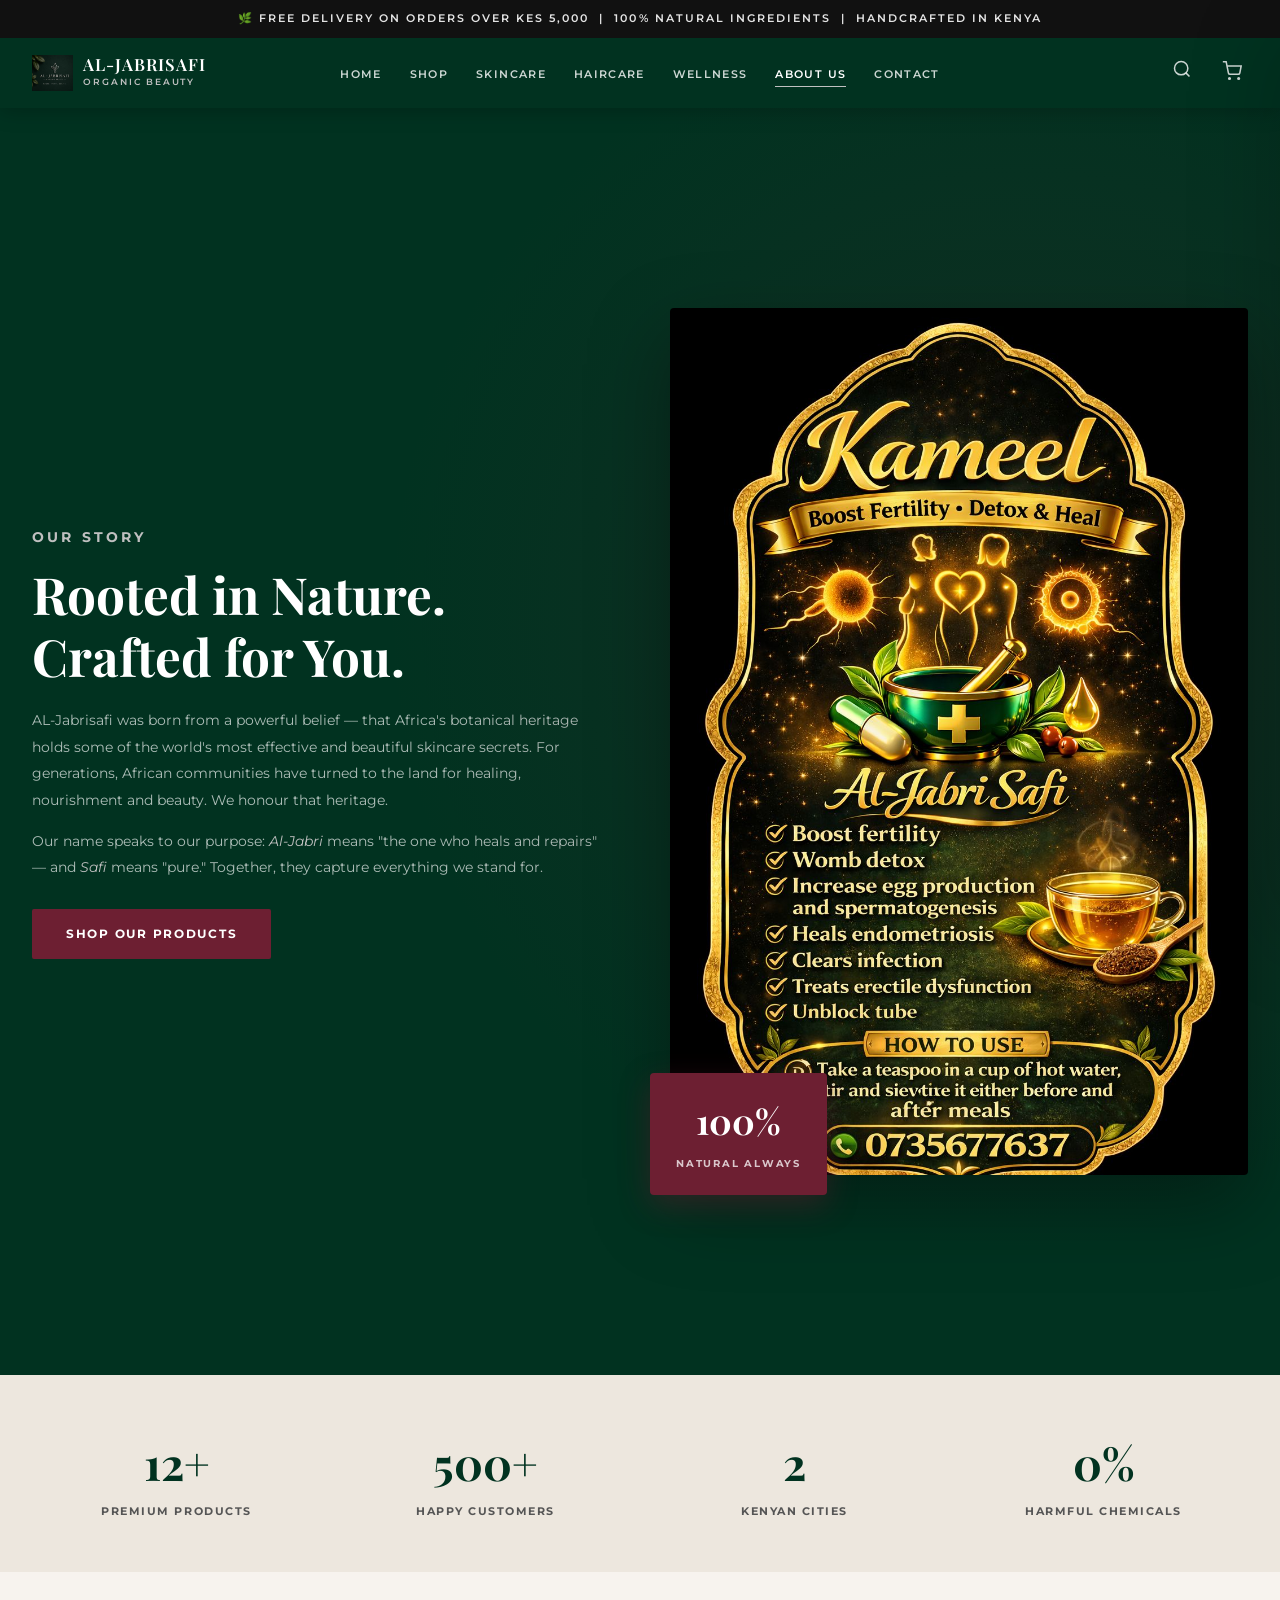
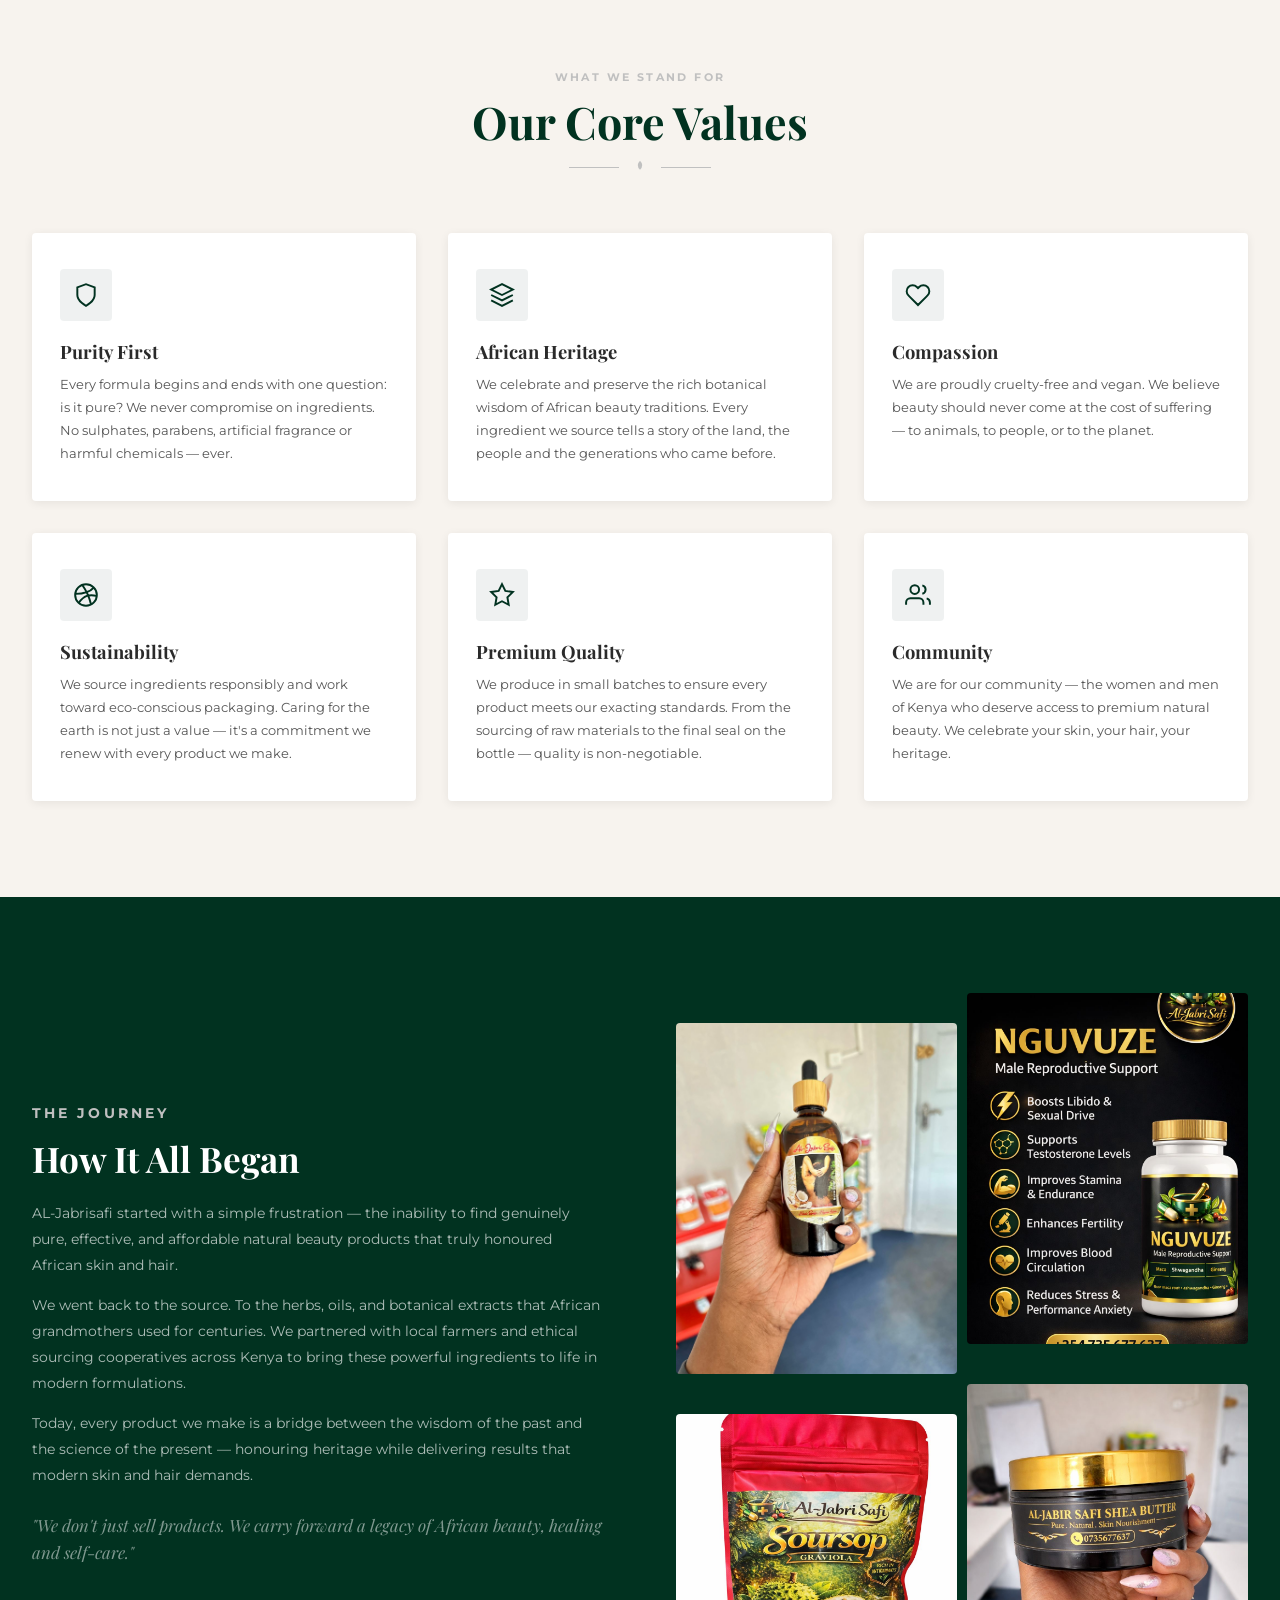
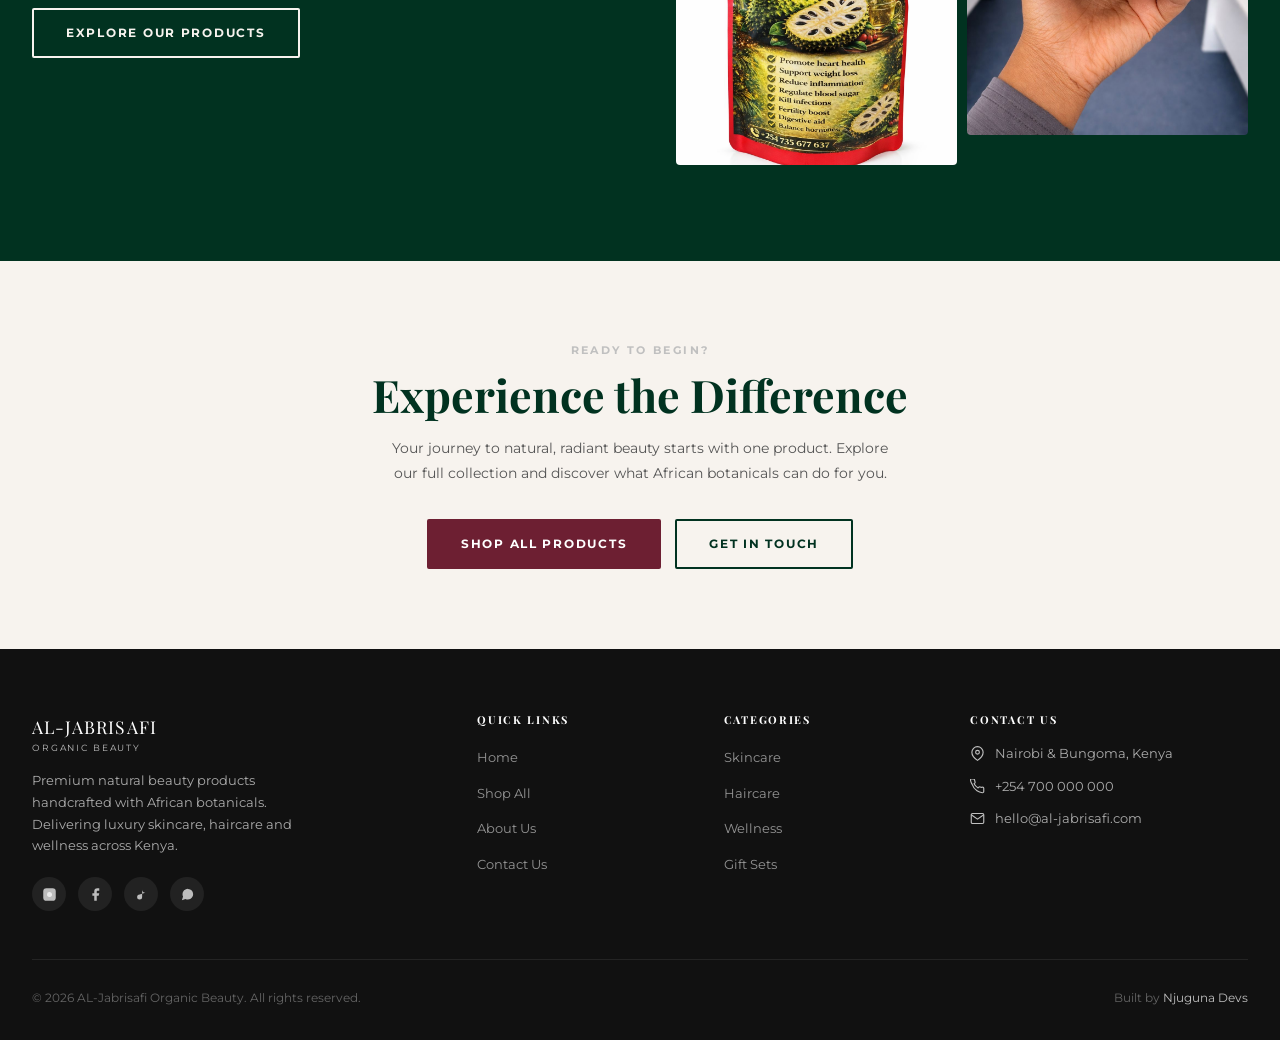
==== about.html @ 244cb327 "Initial commit for aljabrisafi website" ====
<!DOCTYPE html>
<html lang="en">
<head>
  <meta charset="UTF-8">
  <meta name="viewport" content="width=device-width, initial-scale=1.0">
  <title>About Us — AL-Jabrisafi Organic Beauty | Our Story & African Botanical Heritage</title>
  <meta name="description" content="Discover the story behind AL-Jabrisafi Organic Beauty — premium natural beauty products rooted in African botanical heritage. Learn about our ingredients, values, and commitment to purity. Based in Nairobi & Bungoma, Kenya.">
  <meta name="keywords" content="about AL-Jabrisafi, African botanical beauty brand, organic beauty Kenya story, natural skincare brand Nairobi">
  <meta name="robots" content="index, follow">
  <link rel="canonical" href="https://al-jabrisafi.com/about.html">
  <link rel="stylesheet" href="css/style.css">
  <link rel="icon" type="image/svg+xml" href="data:image/svg+xml,<svg xmlns='http://www.w3.org/2000/svg' viewBox='0 0 32 32'><circle cx='16' cy='16' r='16' fill='%231F3A36'/><path d='M16 8 Q20 12 16 16 Q12 12 16 8Z' fill='%23C0C0C0'/></svg>">
</head>
<body>

<!-- Promo Banner -->
<div id="promo-banner">
  🌿 FREE DELIVERY on orders over KES 5,000 &nbsp;|&nbsp; 100% Natural Ingredients &nbsp;|&nbsp; Handcrafted in Kenya
</div>

<!-- Navigation -->
<nav id="main-nav" role="navigation" aria-label="Main navigation">
  <div class="nav-inner">
    <div class="nav-logo">
      <a href="index.html" aria-label="AL-Jabrisafi Home">
        <img src="images/al jabri logo.jpeg" alt="AL-Jabrisafi Logo" class="logo-mark" style="max-height: 48px; width: auto;">
        <div class="logo-text">
          <span class="logo-name">AL-JABRISAFI</span>
          <span class="logo-sub">Organic Beauty</span>
        </div>
      </a>
    </div>
    <ul class="nav-links" role="list">
      <li><a href="index.html">Home</a></li>
      <li><a href="products.html">Shop</a></li>
      <li><a href="products.html?cat=skincare">Skincare</a></li>
      <li><a href="products.html?cat=haircare">Haircare</a></li>
      <li><a href="products.html?cat=wellness">Wellness</a></li>
      <li><a href="about.html" class="active">About Us</a></li>
      <li><a href="contact.html">Contact</a></li>
    </ul>
    <div class="nav-actions">
      <a href="products.html" class="nav-icon-btn" aria-label="Search">
        <svg viewBox="0 0 24 24"><circle cx="11" cy="11" r="8"/><line x1="21" y1="21" x2="16.65" y2="16.65"/></svg>
      </a>
      <button class="nav-icon-btn cart-btn" aria-label="Open cart">
        <svg viewBox="0 0 24 24"><circle cx="9" cy="21" r="1"/><circle cx="20" cy="21" r="1"/><path d="M1 1h4l2.68 13.39a2 2 0 001.99 1.61h9.72a2 2 0 001.99-1.61L23 6H6"/></svg>
        <span class="cart-count" id="cart-count">0</span>
      </button>
      <button class="hamburger" id="hamburger" aria-label="Open menu">
        <span></span><span></span><span></span>
      </button>
    </div>
  </div>
</nav>

<!-- Mobile Menu -->
<nav class="mobile-menu" id="mobile-menu">
  <button class="mobile-close" id="mobile-close">&times;</button>
  <a href="index.html">Home</a>
  <a href="products.html">Shop All</a>
  <a href="products.html?cat=skincare">Skincare</a>
  <a href="products.html?cat=haircare">Haircare</a>
  <a href="products.html?cat=wellness">Wellness</a>
  <a href="about.html">About Us</a>
  <a href="contact.html">Contact</a>
</nav>

<!-- ── ABOUT HERO ── -->
<section style="background:var(--green); padding:100px 0; overflow:hidden; position:relative;">
  <div style="position:absolute;inset:0;background:radial-gradient(circle at 80% 40%, rgba(109,31,50,0.18) 0%, transparent 50%);pointer-events:none;"></div>
  <div class="container">
    <div class="about-hero">
      <div class="about-hero-text reveal-left">
        <p class="section-label" style="color:var(--silver); display:block; margin-bottom:14px;">Our Story</p>
        <h1 style="font-family:var(--ff-head); font-size:clamp(2.2rem,4vw,3.2rem); color:var(--white); font-weight:700; margin-bottom:20px; line-height:1.2;">
          Rooted in Nature.<br>Crafted for You.
        </h1>
        <p style="color:rgba(255,255,255,0.68); line-height:1.85; font-size:0.9rem; margin-bottom:14px;">
          AL-Jabrisafi was born from a powerful belief — that Africa's botanical heritage holds some of the world's most effective and beautiful skincare secrets. For generations, African communities have turned to the land for healing, nourishment and beauty. We honour that heritage.
        </p>
        <p style="color:rgba(255,255,255,0.68); line-height:1.85; font-size:0.9rem; margin-bottom:28px;">
          Our name speaks to our purpose: <em style="color:var(--silver);">Al-Jabri</em> means "the one who heals and repairs" — and <em style="color:var(--silver);">Safi</em> means "pure." Together, they capture everything we stand for.
        </p>
        <a href="products.html" class="btn btn-primary">Shop Our Products</a>
      </div>
      <div class="about-hero-img reveal-right">
        <img src="images/1000139489.jpg" alt="AL-Jabrisafi Herbal Face Oil — our hero product" style="border-radius:4px; box-shadow:0 30px 80px rgba(0,0,0,0.35); width:100%;" onerror="this.src='images/1000139490.jpg'">
        <div style="position:absolute; bottom:-20px; left:-20px; background:var(--burgundy); padding:20px 26px; border-radius:4px; text-align:center; box-shadow:0 10px 30px rgba(109,31,50,0.4);">
          <span style="font-family:var(--ff-head); font-size:2.2rem; font-weight:700; color:var(--white); display:block;">100%</span>
          <span style="font-size:0.62rem; font-weight:700; letter-spacing:0.18em; text-transform:uppercase; color:rgba(255,255,255,0.75);">Natural Always</span>
        </div>
      </div>
    </div>
  </div>
</section>

<!-- ── STATS STRIP ── -->
<section style="background:var(--cream-d); padding:52px 0;">
  <div class="container">
    <div style="display:grid; grid-template-columns:repeat(4,1fr); gap:20px; text-align:center;" data-stagger>
      <div class="reveal">
        <div style="font-family:var(--ff-head); font-size:2.8rem; font-weight:700; color:var(--green);">12+</div>
        <div style="font-size:0.68rem; font-weight:700; letter-spacing:0.14em; text-transform:uppercase; color:var(--text-m); margin-top:4px;">Premium Products</div>
      </div>
      <div class="reveal">
        <div style="font-family:var(--ff-head); font-size:2.8rem; font-weight:700; color:var(--green);">500+</div>
        <div style="font-size:0.68rem; font-weight:700; letter-spacing:0.14em; text-transform:uppercase; color:var(--text-m); margin-top:4px;">Happy Customers</div>
      </div>
      <div class="reveal">
        <div style="font-family:var(--ff-head); font-size:2.8rem; font-weight:700; color:var(--green);">2</div>
        <div style="font-size:0.68rem; font-weight:700; letter-spacing:0.14em; text-transform:uppercase; color:var(--text-m); margin-top:4px;">Kenyan Cities</div>
      </div>
      <div class="reveal">
        <div style="font-family:var(--ff-head); font-size:2.8rem; font-weight:700; color:var(--green);">0%</div>
        <div style="font-size:0.68rem; font-weight:700; letter-spacing:0.14em; text-transform:uppercase; color:var(--text-m); margin-top:4px;">Harmful Chemicals</div>
      </div>
    </div>
  </div>
</section>

<!-- ── OUR VALUES ── -->
<section class="about-values">
  <div class="container">
    <div class="reveal" style="text-align:center; margin-bottom:56px;">
      <p class="section-label">What We Stand For</p>
      <h2 class="section-title">Our Core Values</h2>
      <div class="divider-leaf" style="justify-content:center;">
        <span></span>
        <svg viewBox="0 0 20 20" fill="#C0C0C0"><path d="M10 2 Q15 7 10 12 Q5 7 10 2Z"/></svg>
        <span></span>
      </div>
    </div>
    <div class="values-grid" data-stagger>
      <div class="value-card reveal">
        <div class="value-icon">
          <svg viewBox="0 0 24 24"><path d="M12 22s8-4 8-10V5l-8-3-8 3v7c0 6 8 10 8 10z"/></svg>
        </div>
        <h3>Purity First</h3>
        <p>Every formula begins and ends with one question: is it pure? We never compromise on ingredients. No sulphates, parabens, artificial fragrance or harmful chemicals — ever.</p>
      </div>
      <div class="value-card reveal">
        <div class="value-icon">
          <svg viewBox="0 0 24 24"><path d="M12 2L2 7l10 5 10-5-10-5z"/><path d="M2 17l10 5 10-5"/><path d="M2 12l10 5 10-5"/></svg>
        </div>
        <h3>African Heritage</h3>
        <p>We celebrate and preserve the rich botanical wisdom of African beauty traditions. Every ingredient we source tells a story of the land, the people and the generations who came before.</p>
      </div>
      <div class="value-card reveal">
        <div class="value-icon">
          <svg viewBox="0 0 24 24"><path d="M20.84 4.61a5.5 5.5 0 00-7.78 0L12 5.67l-1.06-1.06a5.5 5.5 0 00-7.78 7.78l1.06 1.06L12 21.23l7.78-7.78 1.06-1.06a5.5 5.5 0 000-7.78z"/></svg>
        </div>
        <h3>Compassion</h3>
        <p>We are proudly cruelty-free and vegan. We believe beauty should never come at the cost of suffering — to animals, to people, or to the planet.</p>
      </div>
      <div class="value-card reveal">
        <div class="value-icon">
          <svg viewBox="0 0 24 24"><circle cx="12" cy="12" r="10"/><path d="M8.56 2.75c4.37 6.03 6.02 9.42 8.03 17.72m2.54-15.38c-3.72 4.35-8.94 5.66-16.88 5.85m19.5 1.9c-3.5-.93-6.63-.82-8.94 0-2.58.92-5.01 2.86-7.44 6.32"/></svg>
        </div>
        <h3>Sustainability</h3>
        <p>We source ingredients responsibly and work toward eco-conscious packaging. Caring for the earth is not just a value — it's a commitment we renew with every product we make.</p>
      </div>
      <div class="value-card reveal">
        <div class="value-icon">
          <svg viewBox="0 0 24 24"><polygon points="12 2 15.09 8.26 22 9.27 17 14.14 18.18 21.02 12 17.77 5.82 21.02 7 14.14 2 9.27 8.91 8.26 12 2"/></svg>
        </div>
        <h3>Premium Quality</h3>
        <p>We produce in small batches to ensure every product meets our exacting standards. From the sourcing of raw materials to the final seal on the bottle — quality is non-negotiable.</p>
      </div>
      <div class="value-card reveal">
        <div class="value-icon">
          <svg viewBox="0 0 24 24"><path d="M17 21v-2a4 4 0 00-4-4H5a4 4 0 00-4 4v2"/><circle cx="9" cy="7" r="4"/><path d="M23 21v-2a4 4 0 00-3-3.87"/><path d="M16 3.13a4 4 0 010 7.75"/></svg>
        </div>
        <h3>Community</h3>
        <p>We are for our community — the women and men of Kenya who deserve access to premium natural beauty. We celebrate your skin, your hair, your heritage.</p>
      </div>
    </div>
  </div>
</section>

<!-- ── OUR STORY (Long Form) ── -->
<section class="about-story">
  <div class="container">
    <div class="about-story-inner">
      <div class="about-story-text reveal-left">
        <p class="section-label" style="color:var(--silver);display:block;margin-bottom:12px;">The Journey</p>
        <h2>How It All Began</h2>
        <p>AL-Jabrisafi started with a simple frustration — the inability to find genuinely pure, effective, and affordable natural beauty products that truly honoured African skin and hair.</p>
        <p>We went back to the source. To the herbs, oils, and botanical extracts that African grandmothers used for centuries. We partnered with local farmers and ethical sourcing cooperatives across Kenya to bring these powerful ingredients to life in modern formulations.</p>
        <p>Today, every product we make is a bridge between the wisdom of the past and the science of the present — honouring heritage while delivering results that modern skin and hair demands.</p>
        <p style="color:rgba(255,255,255,0.5); font-style:italic; margin-top:24px; font-family:var(--ff-head); font-size:1.05rem; line-height:1.6;">
          "We don't just sell products. We carry forward a legacy of African beauty, healing and self-care."
        </p>
        <a href="products.html" class="btn btn-outline-light" style="margin-top:28px;">Explore Our Products</a>
      </div>
      <div class="about-story-imgs reveal-right">
        <img src="images/1000139492.jpg" alt="AL-Jabrisafi product craftsmanship" loading="lazy" onerror="this.src='images/1000139489.jpg'">
        <img src="images/1000139490.jpg" alt="AL-Jabrisafi natural ingredients" loading="lazy" onerror="this.src='images/1000139490.jpg'">
        <img src="images/1000139493.jpg" alt="AL-Jabrisafi Baobab Hair Oil" loading="lazy" onerror="this.src='images/1000139493.jpg'">
        <img src="images/1000139499.jpg" alt="AL-Jabrisafi Gift Set" loading="lazy" onerror="this.src='images/1000139499.jpg'">
      </div>
    </div>
  </div>
</section>

<!-- ── CTA SECTION ── -->
<section style="padding:80px 0; background:var(--cream); text-align:center;">
  <div class="container">
    <div class="reveal">
      <p class="section-label">Ready to Begin?</p>
      <h2 class="section-title" style="margin-bottom:14px;">Experience the Difference</h2>
      <p style="color:var(--text-m); font-size:0.88rem; max-width:500px; margin:0 auto 32px; line-height:1.8;">
        Your journey to natural, radiant beauty starts with one product. Explore our full collection and discover what African botanicals can do for you.
      </p>
      <div style="display:flex; gap:14px; justify-content:center; flex-wrap:wrap;">
        <a href="products.html" class="btn btn-primary">Shop All Products</a>
        <a href="contact.html" class="btn btn-outline">Get in Touch</a>
      </div>
    </div>
  </div>
</section>

<!-- ── FOOTER ── -->
<footer role="contentinfo">
  <div class="container">
    <div class="footer-grid">
      <div class="footer-brand">
        <div class="logo-name">AL-JABRISAFI</div>
        <div class="logo-sub">Organic Beauty</div>
        <p>Premium natural beauty products handcrafted with African botanicals. Delivering luxury skincare, haircare and wellness across Kenya.</p>
        <div class="footer-socials">
          <a href="#" class="social-btn" aria-label="Instagram"><svg viewBox="0 0 24 24"><rect x="2" y="2" width="20" height="20" rx="5" ry="5"/><path d="M16 11.37A4 4 0 1112.63 8 4 4 0 0116 11.37z"/><line x1="17.5" y1="6.5" x2="17.51" y2="6.5"/></svg></a>
          <a href="#" class="social-btn" aria-label="Facebook"><svg viewBox="0 0 24 24"><path d="M18 2h-3a5 5 0 00-5 5v3H7v4h3v8h4v-8h3l1-4h-4V7a1 1 0 011-1h3z"/></svg></a>
          <a href="#" class="social-btn" aria-label="TikTok"><svg viewBox="0 0 24 24"><path d="M9 12a4 4 0 104 4V4a5 5 0 005 5"/></svg></a>
          <a href="#" class="social-btn" aria-label="WhatsApp"><svg viewBox="0 0 24 24"><path d="M21 11.5a8.38 8.38 0 01-.9 3.8 8.5 8.5 0 01-7.6 4.7 8.38 8.38 0 01-3.8-.9L3 21l1.9-5.7a8.38 8.38 0 01-.9-3.8 8.5 8.5 0 014.7-7.6 8.38 8.38 0 013.8-.9h.5a8.48 8.48 0 018 8v.5z"/></svg></a>
        </div>
      </div>
      <div class="footer-col">
        <h4>Quick Links</h4>
        <ul>
          <li><a href="index.html">Home</a></li>
          <li><a href="products.html">Shop All</a></li>
          <li><a href="about.html">About Us</a></li>
          <li><a href="contact.html">Contact Us</a></li>
        </ul>
      </div>
      <div class="footer-col">
        <h4>Categories</h4>
        <ul>
          <li><a href="products.html?cat=skincare">Skincare</a></li>
          <li><a href="products.html?cat=haircare">Haircare</a></li>
          <li><a href="products.html?cat=wellness">Wellness</a></li>
          <li><a href="products.html?cat=giftsets">Gift Sets</a></li>
        </ul>
      </div>
      <div class="footer-col">
        <h4>Contact Us</h4>
        <div class="footer-contact-item"><svg viewBox="0 0 24 24"><path d="M21 10c0 7-9 13-9 13s-9-6-9-13a9 9 0 0118 0z"/><circle cx="12" cy="10" r="3"/></svg><span>Nairobi &amp; Bungoma, Kenya</span></div>
        <div class="footer-contact-item"><svg viewBox="0 0 24 24"><path d="M22 16.92v3a2 2 0 01-2.18 2 19.79 19.79 0 01-8.63-3.07A19.5 19.5 0 013.47 8.64a19.79 19.79 0 01-3.07-8.6A2 2 0 012.37 0h3a2 2 0 012 1.72 12.84 12.84 0 00.7 2.81 2 2 0 01-.45 2.11L6.46 7.77a16 16 0 006.5 6.5l1.13-1.13a2 2 0 012.11-.45 12.84 12.84 0 002.81.7A2 2 0 0122 14.92z"/></svg><span>+254 700 000 000</span></div>
        <div class="footer-contact-item"><svg viewBox="0 0 24 24"><path d="M4 4h16c1.1 0 2 .9 2 2v12c0 1.1-.9 2-2 2H4c-1.1 0-2-.9-2-2V6c0-1.1.9-2 2-2z"/><polyline points="22,6 12,13 2,6"/></svg><span>hello@al-jabrisafi.com</span></div>
      </div>
    </div>
    <div class="footer-bottom">
      <p>© 2026 AL-Jabrisafi Organic Beauty. All rights reserved.</p>
      <p>Built by <a href="mailto:njugunadevs@gmail.com" style="color:var(--silver)">Njuguna Devs</a></p>
    </div>
  </div>
</footer>

<!-- Overlays -->
<div id="cart-overlay" role="presentation"></div>
<aside id="cart-sidebar" role="complementary" aria-label="Shopping cart">
  <div class="cart-header">
    <h3><svg viewBox="0 0 24 24"><circle cx="9" cy="21" r="1"/><circle cx="20" cy="21" r="1"/><path d="M1 1h4l2.68 13.39a2 2 0 001.99 1.61h9.72a2 2 0 001.99-1.61L23 6H6"/></svg>Your Order</h3>
    <button class="cart-close" onclick="closeCart()">&times;</button>
  </div>
  <div class="cart-body" id="cart-body">
    <div class="cart-empty"><svg viewBox="0 0 24 24"><circle cx="9" cy="21" r="1"/><circle cx="20" cy="21" r="1"/><path d="M1 1h4l2.68 13.39a2 2 0 001.99 1.61h9.72a2 2 0 001.99-1.61L23 6H6"/></svg><p>Your order is empty.</p></div>
  </div>
  <div class="cart-footer" id="cart-footer">
    <div class="cart-subtotal"><span>Order Total</span><span>KES 0</span></div>
    <p class="cart-note">📦 Delivery charges applied at confirmation</p>
    <button class="btn-checkout" disabled>Place My Order</button>
  </div>
</aside>
<div id="modal-overlay" role="dialog" aria-modal="true"></div>
<div id="checkout-overlay" role="dialog" aria-modal="true"></div>
<div id="toast-container" aria-live="polite"></div>
<script src="js/main.js"></script>
</body>
</html>
---- css/style.css ----
/* ========================================================
   AL-JABRISAFI ORGANIC BEAUTY — Premium Stylesheet
   Colour Palette: Forest Green #1F3A36 | Burgundy #6D1F32
   Silver #C0C0C0 | Cream #F7F3EE | Charcoal #111111
   Typography: Playfair Display + Montserrat
   ======================================================== */

@import url('https://fonts.googleapis.com/css2?family=Playfair+Display:ital,wght@0,400;0,500;0,600;0,700;0,900;1,400;1,600&family=Montserrat:wght@300;400;500;600;700;800&display=swap');

/* ── CSS Variables ───────────────────────────────────── */
:root {
  --green:        #013220;
  --green-light:  #2d5249;
  --green-dark:   #152b28;
  --green-deep:   #0e1f1d;
  --burgundy:     #6D1F32;
  --burgundy-h:   #8a273f;
  --burgundy-l:   #9a2e49;
  --silver:       #C0C0C0;
  --silver-l:     #e4e4e4;
  --cream:        #F7F3EE;
  --cream-d:      #ede7de;
  --cream-dd:     #e0d9ce;
  --charcoal:     #111111;
  --text:         #2a2a2a;
  --text-m:       #555;
  --text-l:       #888;
  --white:        #ffffff;

  --ff-head:  'Playfair Display', Georgia, serif;
  --ff-body:  'Montserrat', 'Helvetica Neue', sans-serif;

  --ease:   cubic-bezier(0.4, 0, 0.2, 1);
  --ease-o: cubic-bezier(0.0, 0.0, 0.2, 1);
  --ease-i: cubic-bezier(0.4, 0.0, 1, 1);

  --shadow-sm: 0 2px 10px rgba(0,0,0,0.07);
  --shadow-md: 0 8px 30px rgba(0,0,0,0.10);
  --shadow-lg: 0 20px 60px rgba(0,0,0,0.14);
  --shadow-xl: 0 32px 90px rgba(0,0,0,0.20);
}

/* ── Reset ───────────────────────────────────────────── */
*, *::before, *::after { box-sizing: border-box; margin: 0; padding: 0; }
html { scroll-behavior: smooth; font-size: 16px; }
body {
  font-family: var(--ff-body);
  color: var(--text);
  background: var(--cream);
  overflow-x: hidden;
  line-height: 1.6;
}
img { display: block; max-width: 100%; height: auto; }
a { text-decoration: none; color: inherit; }
ul { list-style: none; }
button { border: none; cursor: pointer; font-family: var(--ff-body); }
input, textarea, select { font-family: var(--ff-body); }

/* ── Typography ─────────────────────────────────────── */
h1, h2, h3, h4, h5 { font-family: var(--ff-head); line-height: 1.2; }
p { line-height: 1.75; }

/* ── Utility ─────────────────────────────────────────── */
.container {
  max-width: 1280px;
  margin: 0 auto;
  padding: 0 32px;
}
.section-label {
  font-family: var(--ff-body);
  font-size: 0.68rem;
  font-weight: 700;
  letter-spacing: 0.22em;
  text-transform: uppercase;
  color: var(--silver);
}
.section-title {
  font-family: var(--ff-head);
  font-size: clamp(1.9rem, 3.5vw, 2.8rem);
  font-weight: 700;
  color: var(--green);
  margin-top: 8px;
}
.section-title.light { color: var(--cream); }
.divider-leaf {
  display: flex;
  align-items: center;
  gap: 12px;
  margin: 10px 0 18px;
}
.divider-leaf span { height: 1px; flex: 1; background: var(--silver); max-width: 50px; }
.divider-leaf svg { width: 18px; height: 18px; fill: var(--silver); }
.btn {
  display: inline-flex;
  align-items: center;
  gap: 8px;
  padding: 14px 32px;
  font-family: var(--ff-body);
  font-size: 0.72rem;
  font-weight: 700;
  letter-spacing: 0.15em;
  text-transform: uppercase;
  border-radius: 2px;
  transition: all 0.3s var(--ease);
  cursor: pointer;
}
.btn-primary {
  background: var(--burgundy);
  color: var(--white);
  border: 2px solid var(--burgundy);
}
.btn-primary:hover {
  background: var(--burgundy-h);
  border-color: var(--burgundy-h);
  transform: translateY(-2px);
  box-shadow: 0 12px 30px rgba(109,31,50,0.35);
}
.btn-outline {
  background: transparent;
  color: var(--green);
  border: 2px solid var(--green);
}
.btn-outline:hover {
  background: var(--green);
  color: var(--white);
}
.btn-outline-light {
  background: transparent;
  color: var(--cream);
  border: 2px solid var(--cream);
}
.btn-outline-light:hover {
  background: var(--cream);
  color: var(--green);
}

/* Reveal animations */
.reveal {
  opacity: 0;
  transform: translateY(30px);
  transition: opacity 0.7s var(--ease), transform 0.7s var(--ease);
}
.reveal.visible {
  opacity: 1;
  transform: none;
}
.reveal-left {
  opacity: 0;
  transform: translateX(-30px);
  transition: opacity 0.7s var(--ease), transform 0.7s var(--ease);
}
.reveal-left.visible { opacity: 1; transform: none; }
.reveal-right {
  opacity: 0;
  transform: translateX(30px);
  transition: opacity 0.7s var(--ease), transform 0.7s var(--ease);
}
.reveal-right.visible { opacity: 1; transform: none; }

/* ── Promo Banner ────────────────────────────────────── */
#promo-banner {
  background: var(--charcoal);
  color: var(--silver-l);
  text-align: center;
  padding: 10px 20px;
  font-size: 0.7rem;
  font-weight: 600;
  letter-spacing: 0.18em;
  text-transform: uppercase;
  position: relative;
  z-index: 200;
}

/* ── Navigation ─────────────────────────────────────── */
#main-nav {
  background: var(--green);
  position: sticky;
  top: 0;
  z-index: 100;
  box-shadow: 0 2px 20px rgba(0,0,0,0.25);
}
.nav-inner {
  display: grid;
  grid-template-columns: 1fr auto 1fr;
  align-items: center;
  padding: 0 32px;
  height: 70px;
}
.nav-logo {
  justify-self: start;
}
.nav-logo a {
  display: flex;
  align-items: center;
  gap: 10px;
}
.nav-logo .logo-mark {
  width: 36px;
  height: 36px;
  fill: var(--silver);
}
.nav-logo .logo-text {
  display: flex;
  flex-direction: column;
}
.nav-logo .logo-name {
  font-family: var(--ff-head);
  font-size: 1.05rem;
  font-weight: 600;
  color: var(--white);
  letter-spacing: 0.06em;
  line-height: 1;
}
.nav-logo .logo-sub {
  font-size: 0.55rem;
  font-weight: 600;
  letter-spacing: 0.22em;
  text-transform: uppercase;
  color: var(--silver);
  margin-top: 2px;
}
.nav-links {
  display: flex;
  align-items: center;
  gap: 28px;
  justify-self: center;
}
.nav-links a {
  font-size: 0.7rem;
  font-weight: 600;
  letter-spacing: 0.12em;
  text-transform: uppercase;
  color: rgba(255,255,255,0.8);
  padding: 4px 0;
  position: relative;
  transition: color 0.25s;
}
.nav-links a::after {
  content: '';
  position: absolute;
  bottom: -2px; left: 0;
  width: 0; height: 1px;
  background: var(--silver);
  transition: width 0.3s var(--ease);
}
.nav-links a:hover,
.nav-links a.active { color: var(--white); }
.nav-links a:hover::after,
.nav-links a.active::after { width: 100%; }
.nav-actions {
  display: flex;
  align-items: center;
  gap: 18px;
  justify-self: end;
}
.nav-icon-btn {
  background: none;
  border: none;
  color: rgba(255,255,255,0.8);
  cursor: pointer;
  padding: 6px;
  transition: color 0.25s;
  position: relative;
}
.nav-icon-btn:hover { color: var(--white); }
.nav-icon-btn svg { width: 20px; height: 20px; fill: none; stroke: currentColor; stroke-width: 1.8; }
.cart-count {
  position: absolute;
  top: -2px; right: -4px;
  background: var(--burgundy);
  color: var(--white);
  font-size: 0.6rem;
  font-weight: 700;
  width: 17px; height: 17px;
  border-radius: 50%;
  display: flex;
  align-items: center;
  justify-content: center;
  display: none;
}
.cart-count.active { display: flex; }
.hamburger {
  display: none;
  flex-direction: column;
  gap: 5px;
  background: none;
  border: none;
  padding: 4px;
  cursor: pointer;
}
.hamburger span {
  display: block;
  width: 22px; height: 2px;
  background: var(--white);
  transition: all 0.3s;
}
.hamburger.open span:nth-child(1) { transform: rotate(45deg) translate(5px, 5px); }
.hamburger.open span:nth-child(2) { opacity: 0; }
.hamburger.open span:nth-child(3) { transform: rotate(-45deg) translate(5px, -5px); }
.mobile-menu {
  display: none;
  position: fixed;
  top: 0; left: 0; right: 0; bottom: 0;
  background: var(--green);
  z-index: 99;
  flex-direction: column;
  align-items: center;
  justify-content: center;
  gap: 32px;
}
.mobile-menu.open { display: flex; }
.mobile-menu a {
  font-family: var(--ff-head);
  font-size: 2rem;
  color: var(--white);
  font-weight: 500;
  transition: color 0.2s;
}
.mobile-menu a:hover { color: var(--silver); }
.mobile-close {
  position: absolute;
  top: 22px; right: 22px;
  background: none;
  border: none;
  color: var(--white);
  font-size: 2rem;
  cursor: pointer;
  line-height: 1;
}

/* ── Hero Section ────────────────────────────────────── */
#hero {
  display: grid;
  grid-template-columns: 55% 45%;
  min-height: 88vh;
  position: relative;
  overflow: hidden;
}
.hero-left {
  background: var(--green);
  display: flex;
  flex-direction: column;
  justify-content: center;
  padding: 80px 60px 80px 80px;
  position: relative;
  overflow: hidden;
}
/* Subtle botanical pattern overlay */
.hero-left::before {
  content: '';
  position: absolute;
  top: 0; left: 0; right: 0; bottom: 0;
  background-image: url("data:image/svg+xml,%3Csvg width='80' height='80' viewBox='0 0 80 80' xmlns='http://www.w3.org/2000/svg'%3E%3Cg fill='none' fill-rule='evenodd'%3E%3Ccircle cx='40' cy='40' r='1' fill='rgba(192,192,192,0.08)'/%3E%3Cpath d='M40 20 Q50 30 40 40 Q30 30 40 20Z' fill='rgba(192,192,192,0.04)'/%3E%3C/g%3E%3C/svg%3E");
  pointer-events: none;
}
.hero-eyebrow {
  font-size: 0.65rem;
  font-weight: 700;
  letter-spacing: 0.3em;
  text-transform: uppercase;
  color: var(--silver);
  margin-bottom: 20px;
  display: flex;
  align-items: center;
  gap: 14px;
}
.hero-eyebrow::before {
  content: '';
  width: 40px; height: 1px;
  background: var(--silver);
  opacity: 0.6;
}
.hero-h1 {
  font-family: var(--ff-head);
  font-size: clamp(2.4rem, 4.5vw, 4rem);
  font-weight: 700;
  color: var(--white);
  line-height: 1.1;
  margin-bottom: 20px;
  letter-spacing: -0.01em;
}
.hero-h1 em {
  font-style: italic;
  color: var(--silver);
}
.hero-p {
  color: rgba(255,255,255,0.72);
  font-size: 0.92rem;
  line-height: 1.8;
  max-width: 380px;
  margin-bottom: 36px;
}
.hero-cta {
  display: flex;
  gap: 14px;
  flex-wrap: wrap;
  margin-bottom: 48px;
}
.hero-badges {
  display: flex;
  flex-wrap: wrap;
  gap: 10px;
}
.hero-badge {
  display: inline-flex;
  align-items: center;
  gap: 6px;
  background: rgba(255,255,255,0.07);
  border: 1px solid rgba(192,192,192,0.2);
  border-radius: 2px;
  padding: 6px 12px;
  font-size: 0.6rem;
  font-weight: 600;
  letter-spacing: 0.12em;
  text-transform: uppercase;
  color: rgba(255,255,255,0.7);
}
.hero-badge svg { width: 12px; height: 12px; fill: var(--silver); }

/* Hero Slideshow (right side) */
.hero-right {
  position: relative;
  overflow: hidden;
  background: var(--green-dark);
}
.hero-slideshow {
  position: relative;
  width: 100%;
  height: 100%;
}
.hero-slide {
  position: absolute;
  inset: 0;
  opacity: 0;
  transition: opacity 1.2s var(--ease);
}
.hero-slide.active { opacity: 1; z-index: 2; }
.hero-slide img {
  width: 100%;
  height: 100%;
  object-fit: cover;
  object-position: center;
}
.hero-slide-overlay {
  position: absolute;
  inset: 0;
  background: linear-gradient(135deg, rgba(31,58,54,0.45) 0%, transparent 60%);
}
.hero-slide-caption {
  position: absolute;
  bottom: 40px;
  left: 32px;
  right: 32px;
  background: rgba(31,58,54,0.82);
  backdrop-filter: blur(12px);
  border: 1px solid rgba(192,192,192,0.15);
  border-radius: 4px;
  padding: 16px 20px;
  z-index: 3;
  transform: translateY(8px);
  transition: transform 0.5s var(--ease);
}
.hero-slide.active .hero-slide-caption { transform: translateY(0); }
.hero-slide-caption .slide-name {
  font-family: var(--ff-head);
  font-size: 1.05rem;
  color: var(--white);
  font-weight: 600;
}
.hero-slide-caption .slide-sub {
  font-size: 0.62rem;
  font-weight: 600;
  letter-spacing: 0.14em;
  text-transform: uppercase;
  color: var(--silver);
  margin-top: 2px;
}
.hero-slide-caption .slide-price {
  font-size: 0.9rem;
  font-weight: 700;
  color: var(--cream);
  margin-top: 6px;
}
.slideshow-dots {
  position: absolute;
  right: 16px;
  top: 50%;
  transform: translateY(-50%);
  display: flex;
  flex-direction: column;
  gap: 8px;
  z-index: 5;
}
.slideshow-dot {
  width: 6px; height: 6px;
  border-radius: 50%;
  background: rgba(255,255,255,0.35);
  cursor: pointer;
  transition: all 0.3s;
  border: none;
  padding: 0;
}
.slideshow-dot.active {
  background: var(--white);
  height: 24px;
  border-radius: 3px;
}
.hero-slide-prev,
.hero-slide-next {
  position: absolute;
  bottom: 40px;
  z-index: 10;
  background: rgba(31,58,54,0.7);
  border: 1px solid rgba(192,192,192,0.2);
  color: var(--white);
  width: 36px; height: 36px;
  display: flex;
  align-items: center;
  justify-content: center;
  cursor: pointer;
  transition: all 0.25s;
  border-radius: 2px;
  backdrop-filter: blur(6px);
}
.hero-slide-prev { right: 90px; }
.hero-slide-next { right: 48px; }
.hero-slide-prev:hover,
.hero-slide-next:hover { background: var(--burgundy); }
.hero-slide-prev svg,
.hero-slide-next svg { width: 14px; height: 14px; fill: none; stroke: currentColor; stroke-width: 2; }

/* ── Feature Strip ───────────────────────────────────── */
#feature-strip {
  background: var(--burgundy);
  padding: 20px 0;
}
.feature-strip-inner {
  display: flex;
  align-items: center;
  justify-content: center;
  gap: 40px;
  flex-wrap: wrap;
  padding: 0 32px;
}
.feature-item {
  display: flex;
  flex-direction: column;
  align-items: center;
  gap: 8px;
  text-align: center;
}
.feature-item svg {
  width: 28px; height: 28px;
  fill: none;
  stroke: rgba(255,255,255,0.85);
  stroke-width: 1.5;
}
.feature-item span {
  font-size: 0.6rem;
  font-weight: 700;
  letter-spacing: 0.14em;
  text-transform: uppercase;
  color: rgba(255,255,255,0.88);
  line-height: 1.4;
  max-width: 90px;
}

/* ── Collections ─────────────────────────────────────── */
#collections {
  padding: 96px 0;
  background: var(--cream);
}
.collections-header {
  text-align: center;
  margin-bottom: 56px;
}
.collections-grid {
  display: grid;
  grid-template-columns: repeat(4, 1fr);
  gap: 20px;
}
.collection-card {
  position: relative;
  overflow: hidden;
  border-radius: 4px;
  aspect-ratio: 3/4;
  cursor: pointer;
  group: hover;
}
.collection-card img {
  width: 100%;
  height: 100%;
  object-fit: cover;
  transition: transform 0.7s var(--ease);
}
.collection-card:hover img { transform: scale(1.06); }
.collection-overlay {
  position: absolute;
  inset: 0;
  background: linear-gradient(to top, rgba(31,58,54,0.88) 0%, rgba(31,58,54,0.2) 60%, transparent 100%);
  transition: background 0.4s;
}
.collection-card:hover .collection-overlay {
  background: linear-gradient(to top, rgba(31,58,54,0.92) 0%, rgba(31,58,54,0.35) 60%, transparent 100%);
}
.collection-info {
  position: absolute;
  bottom: 0; left: 0; right: 0;
  padding: 28px 24px;
}
.collection-info .col-title {
  font-family: var(--ff-head);
  font-size: 1.35rem;
  color: var(--white);
  font-weight: 600;
  margin-bottom: 4px;
}
.collection-info .col-sub {
  font-size: 0.64rem;
  font-weight: 600;
  letter-spacing: 0.16em;
  text-transform: uppercase;
  color: var(--silver);
  margin-bottom: 14px;
}
.collection-info .col-btn {
  display: inline-flex;
  align-items: center;
  gap: 6px;
  font-size: 0.62rem;
  font-weight: 700;
  letter-spacing: 0.12em;
  text-transform: uppercase;
  color: var(--white);
  border-bottom: 1px solid rgba(255,255,255,0.4);
  padding-bottom: 2px;
  transform: translateY(6px);
  opacity: 0;
  transition: all 0.35s var(--ease);
}
.collection-card:hover .col-btn {
  opacity: 1;
  transform: translateY(0);
}

/* ── Featured Products ───────────────────────────────── */
#featured {
  padding: 96px 0;
  background: var(--cream-d);
}
.featured-header {
  display: flex;
  align-items: flex-end;
  justify-content: space-between;
  margin-bottom: 48px;
}
.products-grid {
  display: grid;
  grid-template-columns: repeat(4, 1fr);
  gap: 24px;
}
.product-card {
  background: var(--white);
  border-radius: 4px;
  overflow: hidden;
  box-shadow: var(--shadow-sm);
  transition: all 0.4s var(--ease);
  cursor: pointer;
  position: relative;
}
.product-card:hover {
  transform: translateY(-6px);
  box-shadow: var(--shadow-md);
}
.product-img-wrap {
  position: relative;
  overflow: hidden;
  aspect-ratio: 1/1;
  background: var(--cream);
}
.product-img-wrap img {
  width: 100%;
  height: 100%;
  object-fit: cover;
  transition: transform 0.6s var(--ease);
}
.product-card:hover .product-img-wrap img { transform: scale(1.05); }
.product-badge {
  position: absolute;
  top: 12px; left: 12px;
  background: var(--burgundy);
  color: var(--white);
  font-size: 0.58rem;
  font-weight: 700;
  letter-spacing: 0.1em;
  text-transform: uppercase;
  padding: 4px 10px;
  border-radius: 2px;
  z-index: 2;
}
.product-badge.new { background: var(--green); }
.product-quick-view {
  position: absolute;
  bottom: 0; left: 0; right: 0;
  background: rgba(31,58,54,0.92);
  color: var(--white);
  font-size: 0.65rem;
  font-weight: 700;
  letter-spacing: 0.14em;
  text-transform: uppercase;
  text-align: center;
  padding: 12px;
  transform: translateY(100%);
  transition: transform 0.35s var(--ease);
}
.product-card:hover .product-quick-view { transform: translateY(0); }
.product-info {
  padding: 18px 16px 20px;
}
.product-cat {
  font-size: 0.6rem;
  font-weight: 600;
  letter-spacing: 0.16em;
  text-transform: uppercase;
  color: var(--burgundy);
  margin-bottom: 5px;
}
.product-name {
  font-family: var(--ff-head);
  font-size: 1rem;
  font-weight: 600;
  color: var(--text);
  margin-bottom: 4px;
  line-height: 1.3;
}
.product-name-sub {
  font-size: 0.68rem;
  color: var(--text-l);
  margin-bottom: 10px;
  font-style: italic;
}
.product-price {
  font-family: var(--ff-head);
  font-size: 1.05rem;
  font-weight: 700;
  color: var(--green);
}
.product-price span { font-size: 0.7rem; font-family: var(--ff-body); font-weight: 400; color: var(--text-l); }
.product-add-row {
  display: flex;
  align-items: center;
  gap: 8px;
  margin-top: 12px;
}
.btn-add {
  flex: 1;
  background: var(--green);
  color: var(--white);
  border: none;
  padding: 10px 16px;
  font-size: 0.62rem;
  font-weight: 700;
  letter-spacing: 0.12em;
  text-transform: uppercase;
  border-radius: 2px;
  cursor: pointer;
  transition: all 0.25s;
  display: flex;
  align-items: center;
  justify-content: center;
  gap: 6px;
}
.btn-add:hover { background: var(--green-light); }
.btn-add svg { width: 13px; height: 13px; fill: none; stroke: currentColor; stroke-width: 2; }
.btn-wishlist {
  width: 36px; height: 36px;
  display: flex;
  align-items: center;
  justify-content: center;
  background: var(--cream);
  border: none;
  border-radius: 2px;
  cursor: pointer;
  transition: all 0.25s;
}
.btn-wishlist:hover { background: var(--burgundy); }
.btn-wishlist svg { width: 15px; height: 15px; fill: none; stroke: var(--text-m); stroke-width: 1.8; }
.btn-wishlist:hover svg { stroke: var(--white); }

/* ── Ingredients Section ─────────────────────────────── */
#ingredients {
  padding: 96px 0;
  background: var(--green);
  position: relative;
  overflow: hidden;
}
#ingredients::before {
  content: '';
  position: absolute;
  inset: 0;
  background-image: radial-gradient(circle at 20% 50%, rgba(192,192,192,0.06) 0%, transparent 50%),
                    radial-gradient(circle at 80% 20%, rgba(109,31,50,0.08) 0%, transparent 40%);
  pointer-events: none;
}
.ingredients-header {
  text-align: center;
  margin-bottom: 56px;
}
.ingredients-grid {
  display: grid;
  grid-template-columns: repeat(3, 1fr);
  gap: 28px;
}
.ingredient-card {
  background: rgba(255,255,255,0.05);
  border: 1px solid rgba(192,192,192,0.12);
  border-radius: 4px;
  overflow: hidden;
  transition: all 0.4s var(--ease);
}
.ingredient-card:hover {
  background: rgba(255,255,255,0.1);
  border-color: rgba(192,192,192,0.25);
  transform: translateY(-4px);
}
.ingredient-img {
  height: 240px;
  overflow: hidden;
}
.ingredient-img img {
  width: 100%;
  height: 100%;
  object-fit: cover;
  transition: transform 0.6s var(--ease);
  filter: saturate(0.9);
}
.ingredient-card:hover .ingredient-img img { transform: scale(1.05); filter: saturate(1.1); }
.ingredient-body {
  padding: 24px;
}
.ingredient-tag {
  font-size: 0.58rem;
  font-weight: 700;
  letter-spacing: 0.2em;
  text-transform: uppercase;
  color: var(--silver);
  margin-bottom: 8px;
}
.ingredient-name {
  font-family: var(--ff-head);
  font-size: 1.4rem;
  color: var(--white);
  margin-bottom: 10px;
  font-weight: 600;
}
.ingredient-desc {
  font-size: 0.8rem;
  color: rgba(255,255,255,0.62);
  line-height: 1.7;
}

/* ── Brand Promise ───────────────────────────────────── */
#promise {
  padding: 96px 0;
  background: var(--cream);
}
.promise-inner {
  display: grid;
  grid-template-columns: 1fr 1fr;
  gap: 80px;
  align-items: center;
}
.promise-img-grid {
  display: grid;
  grid-template-columns: 1fr 1fr;
  gap: 12px;
}
.promise-img-grid img {
  border-radius: 4px;
  width: 100%;
  aspect-ratio: 3/4;
  object-fit: cover;
}
.promise-img-grid img:nth-child(2) { margin-top: 40px; }
.promise-text { }
.promise-quote {
  font-family: var(--ff-head);
  font-size: 1.8rem;
  font-style: italic;
  color: var(--green);
  line-height: 1.4;
  margin-bottom: 28px;
  border-left: 3px solid var(--burgundy);
  padding-left: 24px;
}
.promise-text p {
  color: var(--text-m);
  font-size: 0.88rem;
  line-height: 1.85;
  margin-bottom: 16px;
}
.promise-values {
  display: grid;
  grid-template-columns: 1fr 1fr;
  gap: 16px;
  margin-top: 32px;
}
.promise-value {
  display: flex;
  align-items: center;
  gap: 10px;
  font-size: 0.75rem;
  font-weight: 600;
  letter-spacing: 0.06em;
  color: var(--text);
}
.promise-value::before {
  content: '';
  width: 6px; height: 6px;
  border-radius: 50%;
  background: var(--burgundy);
  flex-shrink: 0;
}

/* ── Newsletter ──────────────────────────────────────── */
#newsletter {
  padding: 80px 0;
  background: var(--green-dark);
  text-align: center;
}
.newsletter-inner { max-width: 560px; margin: 0 auto; }
.newsletter-inner .section-label { color: var(--silver); justify-content: center; display: block; }
.newsletter-inner h2 {
  font-family: var(--ff-head);
  font-size: 2rem;
  color: var(--white);
  margin: 10px 0 14px;
}
.newsletter-inner p {
  color: rgba(255,255,255,0.62);
  font-size: 0.85rem;
  margin-bottom: 32px;
}
.newsletter-form {
  display: flex;
  gap: 0;
  max-width: 440px;
  margin: 0 auto;
}
.newsletter-form input {
  flex: 1;
  background: rgba(255,255,255,0.08);
  border: 1px solid rgba(192,192,192,0.25);
  border-right: none;
  color: var(--white);
  padding: 14px 20px;
  font-size: 0.82rem;
  outline: none;
  transition: border-color 0.25s;
  border-radius: 2px 0 0 2px;
}
.newsletter-form input::placeholder { color: rgba(255,255,255,0.4); }
.newsletter-form input:focus { border-color: rgba(192,192,192,0.5); }
.newsletter-form button {
  background: var(--burgundy);
  color: var(--white);
  border: none;
  padding: 14px 24px;
  font-size: 0.68rem;
  font-weight: 700;
  letter-spacing: 0.14em;
  text-transform: uppercase;
  cursor: pointer;
  transition: background 0.25s;
  border-radius: 0 2px 2px 0;
}
.newsletter-form button:hover { background: var(--burgundy-h); }

/* ── Footer ──────────────────────────────────────────── */
footer {
  background: var(--charcoal);
  color: rgba(255,255,255,0.65);
  padding: 64px 0 32px;
}
.footer-grid {
  display: grid;
  grid-template-columns: 2fr 1fr 1fr 1.4fr;
  gap: 48px;
  padding-bottom: 48px;
  border-bottom: 1px solid rgba(255,255,255,0.08);
  margin-bottom: 28px;
}
.footer-brand .logo-name {
  font-family: var(--ff-head);
  font-size: 1.1rem;
  color: var(--white);
  letter-spacing: 0.06em;
}
.footer-brand .logo-sub {
  font-size: 0.58rem;
  letter-spacing: 0.2em;
  text-transform: uppercase;
  color: var(--silver);
}
.footer-brand p {
  font-size: 0.8rem;
  line-height: 1.7;
  margin-top: 14px;
  max-width: 260px;
}
.footer-socials {
  display: flex;
  gap: 12px;
  margin-top: 20px;
}
.social-btn {
  width: 34px; height: 34px;
  border-radius: 50%;
  background: rgba(255,255,255,0.07);
  display: flex;
  align-items: center;
  justify-content: center;
  transition: background 0.25s;
}
.social-btn:hover { background: var(--burgundy); }
.social-btn svg { width: 15px; height: 15px; fill: rgba(255,255,255,0.7); }
.footer-col h4 {
  font-size: 0.68rem;
  font-weight: 700;
  letter-spacing: 0.16em;
  text-transform: uppercase;
  color: var(--white);
  margin-bottom: 18px;
}
.footer-col ul li { margin-bottom: 10px; }
.footer-col ul li a {
  font-size: 0.8rem;
  color: rgba(255,255,255,0.55);
  transition: color 0.2s;
}
.footer-col ul li a:hover { color: var(--white); }
.footer-contact-item {
  display: flex;
  gap: 10px;
  margin-bottom: 12px;
  font-size: 0.8rem;
}
.footer-contact-item svg { width: 15px; height: 15px; fill: none; stroke: var(--silver); stroke-width: 1.8; flex-shrink: 0; margin-top: 2px; }
.footer-bottom {
  display: flex;
  align-items: center;
  justify-content: space-between;
  font-size: 0.72rem;
  color: rgba(255,255,255,0.35);
}

/* ── Cart Sidebar ────────────────────────────────────── */
#cart-overlay {
  position: fixed;
  inset: 0;
  background: rgba(0,0,0,0.5);
  z-index: 300;
  opacity: 0;
  pointer-events: none;
  transition: opacity 0.3s;
  backdrop-filter: blur(3px);
}
#cart-overlay.open { opacity: 1; pointer-events: all; }
#cart-sidebar {
  position: fixed;
  top: 0; right: 0; bottom: 0;
  width: 400px;
  background: var(--white);
  z-index: 301;
  display: flex;
  flex-direction: column;
  transform: translateX(100%);
  transition: transform 0.4s var(--ease);
  box-shadow: var(--shadow-xl);
}
#cart-sidebar.open { transform: translateX(0); }
.cart-header {
  display: flex;
  align-items: center;
  justify-content: space-between;
  padding: 24px 28px;
  background: var(--green);
  border-bottom: 1px solid rgba(255,255,255,0.1);
}
.cart-header h3 {
  font-family: var(--ff-head);
  font-size: 1.1rem;
  color: var(--white);
  font-weight: 600;
  display: flex;
  align-items: center;
  gap: 10px;
}
.cart-header h3 svg { width: 18px; height: 18px; fill: none; stroke: var(--white); stroke-width: 1.8; }
.cart-close {
  background: none;
  border: none;
  color: rgba(255,255,255,0.7);
  cursor: pointer;
  padding: 4px;
  transition: color 0.2s;
  font-size: 1.4rem;
  line-height: 1;
}
.cart-close:hover { color: var(--white); }
.cart-body {
  flex: 1;
  overflow-y: auto;
  padding: 20px 24px;
}
.cart-empty {
  display: flex;
  flex-direction: column;
  align-items: center;
  justify-content: center;
  gap: 14px;
  height: 100%;
  text-align: center;
  color: var(--text-l);
}
.cart-empty svg { width: 52px; height: 52px; fill: none; stroke: var(--silver); stroke-width: 1.5; }
.cart-empty p { font-size: 0.85rem; }
.cart-item {
  display: grid;
  grid-template-columns: 72px 1fr auto;
  gap: 14px;
  align-items: start;
  padding: 16px 0;
  border-bottom: 1px solid var(--cream-d);
}
.cart-item-img {
  width: 72px; height: 72px;
  object-fit: cover;
  border-radius: 4px;
  background: var(--cream);
}
.cart-item-name {
  font-family: var(--ff-head);
  font-size: 0.88rem;
  font-weight: 600;
  color: var(--text);
  margin-bottom: 4px;
}
.cart-item-size {
  font-size: 0.68rem;
  color: var(--text-l);
  margin-bottom: 8px;
}
.cart-qty-ctrl {
  display: flex;
  align-items: center;
  gap: 0;
  width: fit-content;
  border: 1px solid var(--cream-d);
  border-radius: 2px;
  overflow: hidden;
}
.cart-qty-ctrl button {
  width: 26px; height: 26px;
  background: var(--cream);
  border: none;
  cursor: pointer;
  font-size: 1rem;
  color: var(--text);
  transition: background 0.2s;
  display: flex;
  align-items: center;
  justify-content: center;
}
.cart-qty-ctrl button:hover { background: var(--cream-d); }
.cart-qty-ctrl span {
  width: 32px;
  text-align: center;
  font-size: 0.8rem;
  font-weight: 600;
  color: var(--text);
}
.cart-item-price {
  font-family: var(--ff-head);
  font-size: 0.95rem;
  font-weight: 700;
  color: var(--green);
  text-align: right;
}
.cart-item-remove {
  background: none;
  border: none;
  color: var(--text-l);
  cursor: pointer;
  font-size: 0.75rem;
  margin-top: 6px;
  display: block;
  text-align: right;
  transition: color 0.2s;
}
.cart-item-remove:hover { color: var(--burgundy); }
.cart-footer {
  padding: 20px 24px 28px;
  border-top: 1px solid var(--cream-d);
}
.cart-subtotal {
  display: flex;
  justify-content: space-between;
  align-items: center;
  margin-bottom: 6px;
}
.cart-subtotal span:first-child {
  font-size: 0.72rem;
  font-weight: 600;
  letter-spacing: 0.1em;
  text-transform: uppercase;
  color: var(--text-m);
}
.cart-subtotal span:last-child {
  font-family: var(--ff-head);
  font-size: 1.15rem;
  font-weight: 700;
  color: var(--green);
}
.cart-note {
  font-size: 0.68rem;
  color: var(--text-l);
  margin-bottom: 18px;
  text-align: center;
}
.btn-checkout {
  width: 100%;
  background: var(--burgundy);
  color: var(--white);
  border: none;
  padding: 16px;
  font-size: 0.72rem;
  font-weight: 700;
  letter-spacing: 0.16em;
  text-transform: uppercase;
  cursor: pointer;
  transition: background 0.25s;
  border-radius: 2px;
  display: flex;
  align-items: center;
  justify-content: center;
  gap: 10px;
}
.btn-checkout:hover { background: var(--burgundy-h); }
.btn-checkout svg { width: 16px; height: 16px; fill: none; stroke: currentColor; stroke-width: 2; }

/* ── Product Modal ───────────────────────────────────── */
#modal-overlay {
  position: fixed;
  inset: 0;
  background: rgba(0,0,0,0.65);
  z-index: 400;
  opacity: 0;
  pointer-events: none;
  transition: opacity 0.35s;
  backdrop-filter: blur(4px);
  display: flex;
  align-items: center;
  justify-content: center;
  padding: 20px;
}
#modal-overlay.open { opacity: 1; pointer-events: all; }
.product-modal {
  background: var(--white);
  border-radius: 6px;
  overflow: hidden;
  max-width: 900px;
  width: 100%;
  display: grid;
  grid-template-columns: 1fr 1fr;
  max-height: 90vh;
  box-shadow: var(--shadow-xl);
  transform: scale(0.94) translateY(10px);
  transition: transform 0.35s var(--ease);
}
#modal-overlay.open .product-modal { transform: scale(1) translateY(0); }
.modal-img {
  position: relative;
  overflow: hidden;
  background: var(--cream);
}
.modal-img img {
  width: 100%;
  height: 100%;
  object-fit: cover;
  min-height: 480px;
}
.modal-img-thumbs {
  position: absolute;
  bottom: 16px;
  left: 50%;
  transform: translateX(-50%);
  display: flex;
  gap: 6px;
}
.modal-thumb {
  width: 10px; height: 10px;
  border-radius: 50%;
  background: rgba(255,255,255,0.5);
  cursor: pointer;
  border: none;
  transition: background 0.2s;
}
.modal-thumb.active { background: var(--white); }
.modal-content {
  padding: 40px 36px;
  overflow-y: auto;
  display: flex;
  flex-direction: column;
}
.modal-close-btn {
  align-self: flex-end;
  background: none;
  border: none;
  cursor: pointer;
  color: var(--text-l);
  font-size: 1.6rem;
  line-height: 1;
  transition: color 0.2s;
  margin-bottom: 8px;
}
.modal-close-btn:hover { color: var(--text); }
.modal-cat {
  font-size: 0.62rem;
  font-weight: 700;
  letter-spacing: 0.2em;
  text-transform: uppercase;
  color: var(--burgundy);
  margin-bottom: 8px;
}
.modal-name {
  font-family: var(--ff-head);
  font-size: 1.7rem;
  color: var(--text);
  font-weight: 700;
  line-height: 1.2;
  margin-bottom: 4px;
}
.modal-sub {
  font-size: 0.8rem;
  color: var(--text-l);
  font-style: italic;
  margin-bottom: 16px;
}
.modal-price {
  font-family: var(--ff-head);
  font-size: 1.5rem;
  font-weight: 700;
  color: var(--green);
  margin-bottom: 8px;
}
.modal-size {
  font-size: 0.72rem;
  color: var(--text-l);
  margin-bottom: 20px;
  display: inline-block;
  background: var(--cream);
  padding: 4px 10px;
  border-radius: 2px;
}
.modal-divider {
  height: 1px;
  background: var(--cream-d);
  margin: 16px 0;
}
.modal-label {
  font-size: 0.62rem;
  font-weight: 700;
  letter-spacing: 0.18em;
  text-transform: uppercase;
  color: var(--text-m);
  margin-bottom: 8px;
}
.modal-desc {
  font-size: 0.83rem;
  color: var(--text-m);
  line-height: 1.8;
  margin-bottom: 18px;
}
.modal-benefits {
  display: flex;
  flex-wrap: wrap;
  gap: 6px;
  margin-bottom: 18px;
}
.benefit-tag {
  background: var(--cream);
  color: var(--green);
  font-size: 0.65rem;
  font-weight: 600;
  letter-spacing: 0.08em;
  padding: 5px 12px;
  border-radius: 20px;
  border: 1px solid var(--cream-d);
}
.modal-ingredients {
  font-size: 0.75rem;
  color: var(--text-l);
  line-height: 1.7;
  margin-bottom: 24px;
}
.modal-qty-row {
  display: flex;
  align-items: center;
  gap: 14px;
  margin-bottom: 16px;
}
.qty-ctrl {
  display: flex;
  align-items: center;
  border: 1.5px solid var(--cream-d);
  border-radius: 2px;
  overflow: hidden;
}
.qty-ctrl button {
  width: 36px; height: 42px;
  background: var(--cream);
  border: none;
  cursor: pointer;
  font-size: 1.2rem;
  transition: background 0.2s;
  color: var(--text);
  display: flex;
  align-items: center;
  justify-content: center;
}
.qty-ctrl button:hover { background: var(--cream-d); }
.qty-ctrl input {
  width: 50px;
  text-align: center;
  border: none;
  outline: none;
  font-size: 0.9rem;
  font-weight: 600;
  color: var(--text);
  height: 42px;
  background: var(--white);
}
.btn-modal-add {
  flex: 1;
  background: var(--green);
  color: var(--white);
  border: none;
  padding: 14px 20px;
  font-size: 0.68rem;
  font-weight: 700;
  letter-spacing: 0.14em;
  text-transform: uppercase;
  cursor: pointer;
  border-radius: 2px;
  transition: background 0.25s;
  display: flex;
  align-items: center;
  justify-content: center;
  gap: 8px;
}
.btn-modal-add:hover { background: var(--green-light); }
.btn-modal-add svg { width: 16px; height: 16px; fill: none; stroke: currentColor; stroke-width: 2; }

/* ── Checkout Modal ──────────────────────────────────── */
#checkout-overlay {
  position: fixed;
  inset: 0;
  background: rgba(0,0,0,0.65);
  z-index: 500;
  opacity: 0;
  pointer-events: none;
  transition: opacity 0.35s;
  backdrop-filter: blur(4px);
  display: flex;
  align-items: center;
  justify-content: center;
  padding: 20px;
}
#checkout-overlay.open { opacity: 1; pointer-events: all; }
.checkout-modal {
  background: var(--white);
  border-radius: 6px;
  width: 100%;
  max-width: 680px;
  max-height: 90vh;
  overflow-y: auto;
  box-shadow: var(--shadow-xl);
  transform: scale(0.94) translateY(10px);
  transition: transform 0.35s var(--ease);
}
#checkout-overlay.open .checkout-modal { transform: scale(1) translateY(0); }
.checkout-header {
  background: var(--green);
  padding: 28px 36px;
  display: flex;
  align-items: center;
  justify-content: space-between;
}
.checkout-header h2 {
  font-family: var(--ff-head);
  font-size: 1.3rem;
  color: var(--white);
  font-weight: 600;
}
.checkout-header button {
  background: none;
  border: none;
  color: rgba(255,255,255,0.7);
  cursor: pointer;
  font-size: 1.5rem;
  line-height: 1;
}
.checkout-header button:hover { color: var(--white); }
.checkout-body { padding: 36px; }
.checkout-order-summary {
  background: var(--cream);
  border-radius: 4px;
  padding: 20px;
  margin-bottom: 28px;
}
.checkout-order-summary h4 {
  font-size: 0.65rem;
  font-weight: 700;
  letter-spacing: 0.16em;
  text-transform: uppercase;
  color: var(--text-m);
  margin-bottom: 12px;
}
.checkout-item-row {
  display: flex;
  justify-content: space-between;
  align-items: center;
  font-size: 0.82rem;
  color: var(--text-m);
  margin-bottom: 6px;
}
.checkout-item-row strong { color: var(--text); }
.checkout-total-row {
  display: flex;
  justify-content: space-between;
  align-items: center;
  font-size: 0.9rem;
  font-weight: 700;
  color: var(--green);
  border-top: 1px solid var(--cream-d);
  padding-top: 10px;
  margin-top: 10px;
}
.form-row {
  display: grid;
  grid-template-columns: 1fr 1fr;
  gap: 16px;
  margin-bottom: 16px;
}
.form-row.single { grid-template-columns: 1fr; }
.form-group {
  display: flex;
  flex-direction: column;
  gap: 6px;
}
.form-group label {
  font-size: 0.65rem;
  font-weight: 700;
  letter-spacing: 0.12em;
  text-transform: uppercase;
  color: var(--text-m);
}
.form-group input,
.form-group select,
.form-group textarea {
  width: 100%;
  padding: 12px 14px;
  border: 1.5px solid var(--cream-d);
  border-radius: 2px;
  font-size: 0.85rem;
  color: var(--text);
  background: var(--white);
  outline: none;
  transition: border-color 0.25s;
}
.form-group input:focus,
.form-group select:focus,
.form-group textarea:focus { border-color: var(--green); }
.form-group textarea { resize: vertical; min-height: 90px; }
.checkout-note {
  display: flex;
  align-items: flex-start;
  gap: 10px;
  background: rgba(31,58,54,0.06);
  border: 1px solid rgba(31,58,54,0.12);
  border-radius: 4px;
  padding: 14px;
  margin-bottom: 24px;
  font-size: 0.78rem;
  color: var(--text-m);
  line-height: 1.6;
}
.checkout-note svg { width: 18px; height: 18px; fill: none; stroke: var(--green); stroke-width: 1.8; flex-shrink: 0; margin-top: 1px; }
.btn-submit-order {
  width: 100%;
  background: var(--burgundy);
  color: var(--white);
  border: none;
  padding: 17px;
  font-size: 0.72rem;
  font-weight: 700;
  letter-spacing: 0.16em;
  text-transform: uppercase;
  cursor: pointer;
  border-radius: 2px;
  transition: background 0.25s;
  display: flex;
  align-items: center;
  justify-content: center;
  gap: 10px;
}
.btn-submit-order:hover:not(:disabled) { background: var(--burgundy-h); }
.btn-submit-order:disabled { opacity: 0.6; cursor: not-allowed; }
.btn-submit-order.loading::after {
  content: '';
  width: 16px; height: 16px;
  border: 2px solid rgba(255,255,255,0.4);
  border-top-color: var(--white);
  border-radius: 50%;
  animation: spin 0.7s linear infinite;
  margin-left: 8px;
}
@keyframes spin { to { transform: rotate(360deg); } }

/* ── Toast Notification ──────────────────────────────── */
#toast-container {
  position: fixed;
  bottom: 30px;
  right: 30px;
  z-index: 600;
  display: flex;
  flex-direction: column;
  gap: 10px;
  pointer-events: none;
}
.toast {
  background: var(--charcoal);
  color: var(--white);
  padding: 14px 20px;
  border-radius: 4px;
  font-size: 0.8rem;
  display: flex;
  align-items: center;
  gap: 10px;
  box-shadow: var(--shadow-lg);
  pointer-events: all;
  border-left: 3px solid var(--green);
  transform: translateX(100px);
  opacity: 0;
  transition: all 0.4s var(--ease);
  max-width: 320px;
}
.toast.show { transform: translateX(0); opacity: 1; }
.toast.success { border-left-color: var(--green); }
.toast.error { border-left-color: var(--burgundy); }
.toast svg { width: 18px; height: 18px; flex-shrink: 0; fill: none; stroke-width: 2; }
.toast.success svg { stroke: #4ade80; }
.toast.error svg { stroke: #f87171; }

/* ── Order Success ───────────────────────────────────── */
.order-success {
  text-align: center;
  padding: 48px 36px;
}
.order-success .success-icon {
  width: 70px; height: 70px;
  background: rgba(31,58,54,0.08);
  border-radius: 50%;
  display: flex;
  align-items: center;
  justify-content: center;
  margin: 0 auto 20px;
}
.order-success .success-icon svg { width: 36px; height: 36px; fill: none; stroke: var(--green); stroke-width: 2; }
.order-success h3 { font-family: var(--ff-head); font-size: 1.8rem; color: var(--green); margin-bottom: 12px; }
.order-success p { color: var(--text-m); font-size: 0.88rem; line-height: 1.7; margin-bottom: 8px; }
.order-success .order-ref {
  display: inline-block;
  background: var(--cream);
  padding: 8px 20px;
  border-radius: 2px;
  font-family: var(--ff-head);
  font-size: 1rem;
  color: var(--green);
  font-weight: 600;
  margin: 14px 0 24px;
}

/* ── Products Page ───────────────────────────────────── */
.page-hero {
  background: var(--green);
  padding: 80px 0 60px;
  text-align: center;
  position: relative;
  overflow: hidden;
}
.page-hero::before {
  content: '';
  position: absolute;
  inset: 0;
  background-image: radial-gradient(circle at 70% 50%, rgba(109,31,50,0.15) 0%, transparent 50%);
}
.page-hero h1 {
  font-family: var(--ff-head);
  font-size: clamp(2.2rem, 4vw, 3.5rem);
  color: var(--white);
  font-weight: 700;
  margin-bottom: 12px;
}
.page-hero p { color: rgba(255,255,255,0.65); font-size: 0.9rem; max-width: 460px; margin: 0 auto; }
.filter-bar {
  background: var(--white);
  border-bottom: 1px solid var(--cream-d);
  position: sticky;
  top: 70px;
  z-index: 50;
}
.filter-bar-inner {
  display: flex;
  align-items: center;
  gap: 0;
  padding: 0 32px;
  overflow-x: auto;
}
.filter-btn {
  background: none;
  border: none;
  border-bottom: 2px solid transparent;
  padding: 16px 20px;
  font-size: 0.68rem;
  font-weight: 700;
  letter-spacing: 0.12em;
  text-transform: uppercase;
  color: var(--text-m);
  cursor: pointer;
  white-space: nowrap;
  transition: all 0.25s;
}
.filter-btn:hover { color: var(--green); }
.filter-btn.active {
  color: var(--green);
  border-bottom-color: var(--green);
}
#shop-grid {
  padding: 64px 0 96px;
  background: var(--cream);
}
.products-count {
  font-size: 0.75rem;
  color: var(--text-l);
  margin-bottom: 28px;
  font-weight: 500;
}

/* ── About Page ──────────────────────────────────────── */
.about-hero {
  background: var(--green);
  padding: 100px 0;
  display: grid;
  grid-template-columns: 1fr 1fr;
  gap: 60px;
  align-items: center;
}
.about-hero-text h1 {
  font-family: var(--ff-head);
  font-size: clamp(2.2rem, 4vw, 3.2rem);
  color: var(--white);
  font-weight: 700;
  margin-bottom: 20px;
}
.about-hero-text p { color: rgba(255,255,255,0.7); line-height: 1.85; font-size: 0.9rem; }
.about-hero-img { position: relative; }
.about-hero-img img { border-radius: 4px; box-shadow: var(--shadow-xl); }
.about-hero-img .hero-img-badge {
  position: absolute;
  bottom: -20px;
  left: -20px;
  background: var(--burgundy);
  padding: 18px 24px;
  border-radius: 4px;
  text-align: center;
}
.about-hero-img .hero-img-badge .badge-num {
  font-family: var(--ff-head);
  font-size: 2rem;
  font-weight: 700;
  color: var(--white);
  display: block;
}
.about-hero-img .hero-img-badge span:last-child {
  font-size: 0.65rem;
  font-weight: 600;
  letter-spacing: 0.14em;
  text-transform: uppercase;
  color: rgba(255,255,255,0.75);
}
.about-values {
  padding: 96px 0;
  background: var(--cream);
}
.values-grid {
  display: grid;
  grid-template-columns: repeat(3, 1fr);
  gap: 32px;
  margin-top: 56px;
}
.value-card {
  padding: 36px 28px;
  background: var(--white);
  border-radius: 4px;
  box-shadow: var(--shadow-sm);
  transition: all 0.3s;
}
.value-card:hover { transform: translateY(-4px); box-shadow: var(--shadow-md); }
.value-icon {
  width: 52px; height: 52px;
  background: rgba(31,58,54,0.07);
  border-radius: 4px;
  display: flex;
  align-items: center;
  justify-content: center;
  margin-bottom: 20px;
}
.value-icon svg { width: 26px; height: 26px; fill: none; stroke: var(--green); stroke-width: 1.8; }
.value-card h3 { font-family: var(--ff-head); font-size: 1.15rem; color: var(--text); margin-bottom: 10px; }
.value-card p { font-size: 0.82rem; color: var(--text-m); line-height: 1.75; }
.about-story {
  padding: 96px 0;
  background: var(--green);
}
.about-story-inner {
  display: grid;
  grid-template-columns: 1fr 1fr;
  gap: 72px;
  align-items: center;
}
.about-story-text h2 { font-family: var(--ff-head); font-size: 2.2rem; color: var(--white); margin-bottom: 20px; }
.about-story-text p { color: rgba(255,255,255,0.68); font-size: 0.88rem; line-height: 1.85; margin-bottom: 14px; }
.about-story-imgs { display: grid; grid-template-columns: 1fr 1fr; gap: 10px; }
.about-story-imgs img { border-radius: 4px; width: 100%; aspect-ratio: 4/5; object-fit: cover; }
.about-story-imgs img:nth-child(odd) { margin-top: 30px; }

/* ── Contact Page ────────────────────────────────────── */
.contact-hero {
  background: var(--green);
  padding: 80px 0 60px;
  text-align: center;
}
.contact-hero h1 { font-family: var(--ff-head); font-size: 3rem; color: var(--white); }
.contact-hero p { color: rgba(255,255,255,0.65); margin-top: 10px; }
.contact-main {
  padding: 80px 0;
  background: var(--cream);
}
.contact-grid {
  display: grid;
  grid-template-columns: 1fr 1.4fr;
  gap: 60px;
}
.contact-info h2 {
  font-family: var(--ff-head);
  font-size: 1.8rem;
  color: var(--green);
  margin-bottom: 10px;
}
.contact-info p { font-size: 0.85rem; color: var(--text-m); line-height: 1.75; margin-bottom: 28px; }
.contact-detail-item {
  display: flex;
  gap: 14px;
  margin-bottom: 22px;
  padding-bottom: 22px;
  border-bottom: 1px solid var(--cream-d);
}
.contact-detail-icon {
  width: 40px; height: 40px;
  background: var(--green);
  border-radius: 4px;
  display: flex;
  align-items: center;
  justify-content: center;
  flex-shrink: 0;
}
.contact-detail-icon svg { width: 18px; height: 18px; fill: none; stroke: var(--white); stroke-width: 1.8; }
.contact-detail-text .label {
  font-size: 0.62rem;
  font-weight: 700;
  letter-spacing: 0.16em;
  text-transform: uppercase;
  color: var(--burgundy);
  margin-bottom: 3px;
}
.contact-detail-text .value {
  font-size: 0.85rem;
  color: var(--text);
  font-weight: 500;
  line-height: 1.5;
}
.contact-form-wrap {
  background: var(--white);
  border-radius: 6px;
  padding: 40px;
  box-shadow: var(--shadow-md);
}
.contact-form-wrap h3 { font-family: var(--ff-head); font-size: 1.3rem; color: var(--green); margin-bottom: 24px; }

/* ── Responsive ──────────────────────────────────────── */
@media (max-width: 1024px) {
  .hero-h1 { font-size: 2.6rem; }
  .collections-grid { grid-template-columns: repeat(2, 1fr); }
  .products-grid { grid-template-columns: repeat(3, 1fr); }
  .footer-grid { grid-template-columns: 1fr 1fr; gap: 36px; }
}

@media (max-width: 768px) {
  .container { padding: 0 20px; }
  #hero { grid-template-columns: 1fr; }
  .hero-left { padding: 60px 24px; min-height: 60vh; }
  .hero-right { height: 55vw; max-height: 400px; }
  .nav-links { display: none; }
  .hamburger { display: flex; }
  .nav-inner { grid-template-columns: 1fr auto auto; gap: 16px; }
  .products-grid { grid-template-columns: repeat(2, 1fr); gap: 16px; }
  .collections-grid { grid-template-columns: repeat(2, 1fr); gap: 12px; }
  .ingredients-grid { grid-template-columns: 1fr; }
  .promise-inner { grid-template-columns: 1fr; gap: 40px; }
  .footer-grid { grid-template-columns: 1fr; gap: 28px; }
  #cart-sidebar { width: 100%; }
  .product-modal { grid-template-columns: 1fr; }
  .modal-img img { min-height: 280px; max-height: 340px; }
  .form-row { grid-template-columns: 1fr; }
  .contact-grid { grid-template-columns: 1fr; }
  .about-hero { grid-template-columns: 1fr; }
  .about-story-inner { grid-template-columns: 1fr; }
  .values-grid { grid-template-columns: 1fr; }
  .feature-strip-inner { gap: 24px; }
  .nav-actions .nav-icon-btn:first-child { display: none; }
}

@media (max-width: 480px) {
  .hero-h1 { font-size: 2rem; }
  .hero-cta { flex-direction: column; }
  .hero-cta .btn { width: 100%; justify-content: center; }
  .products-grid { grid-template-columns: repeat(2, 1fr); gap: 12px; }
  .product-info { padding: 12px; }
  .product-name { font-size: 0.88rem; }
  .collections-grid { grid-template-columns: repeat(2, 1fr); }
  .newsletter-form { flex-direction: column; }
  .newsletter-form input { border-right: 1px solid rgba(192,192,192,0.25); border-bottom: none; border-radius: 2px 2px 0 0; }
  .newsletter-form button { border-radius: 0 0 2px 2px; }
  .promise-img-grid { grid-template-columns: 1fr; }
  .promise-img-grid img:nth-child(2) { margin-top: 0; }
}
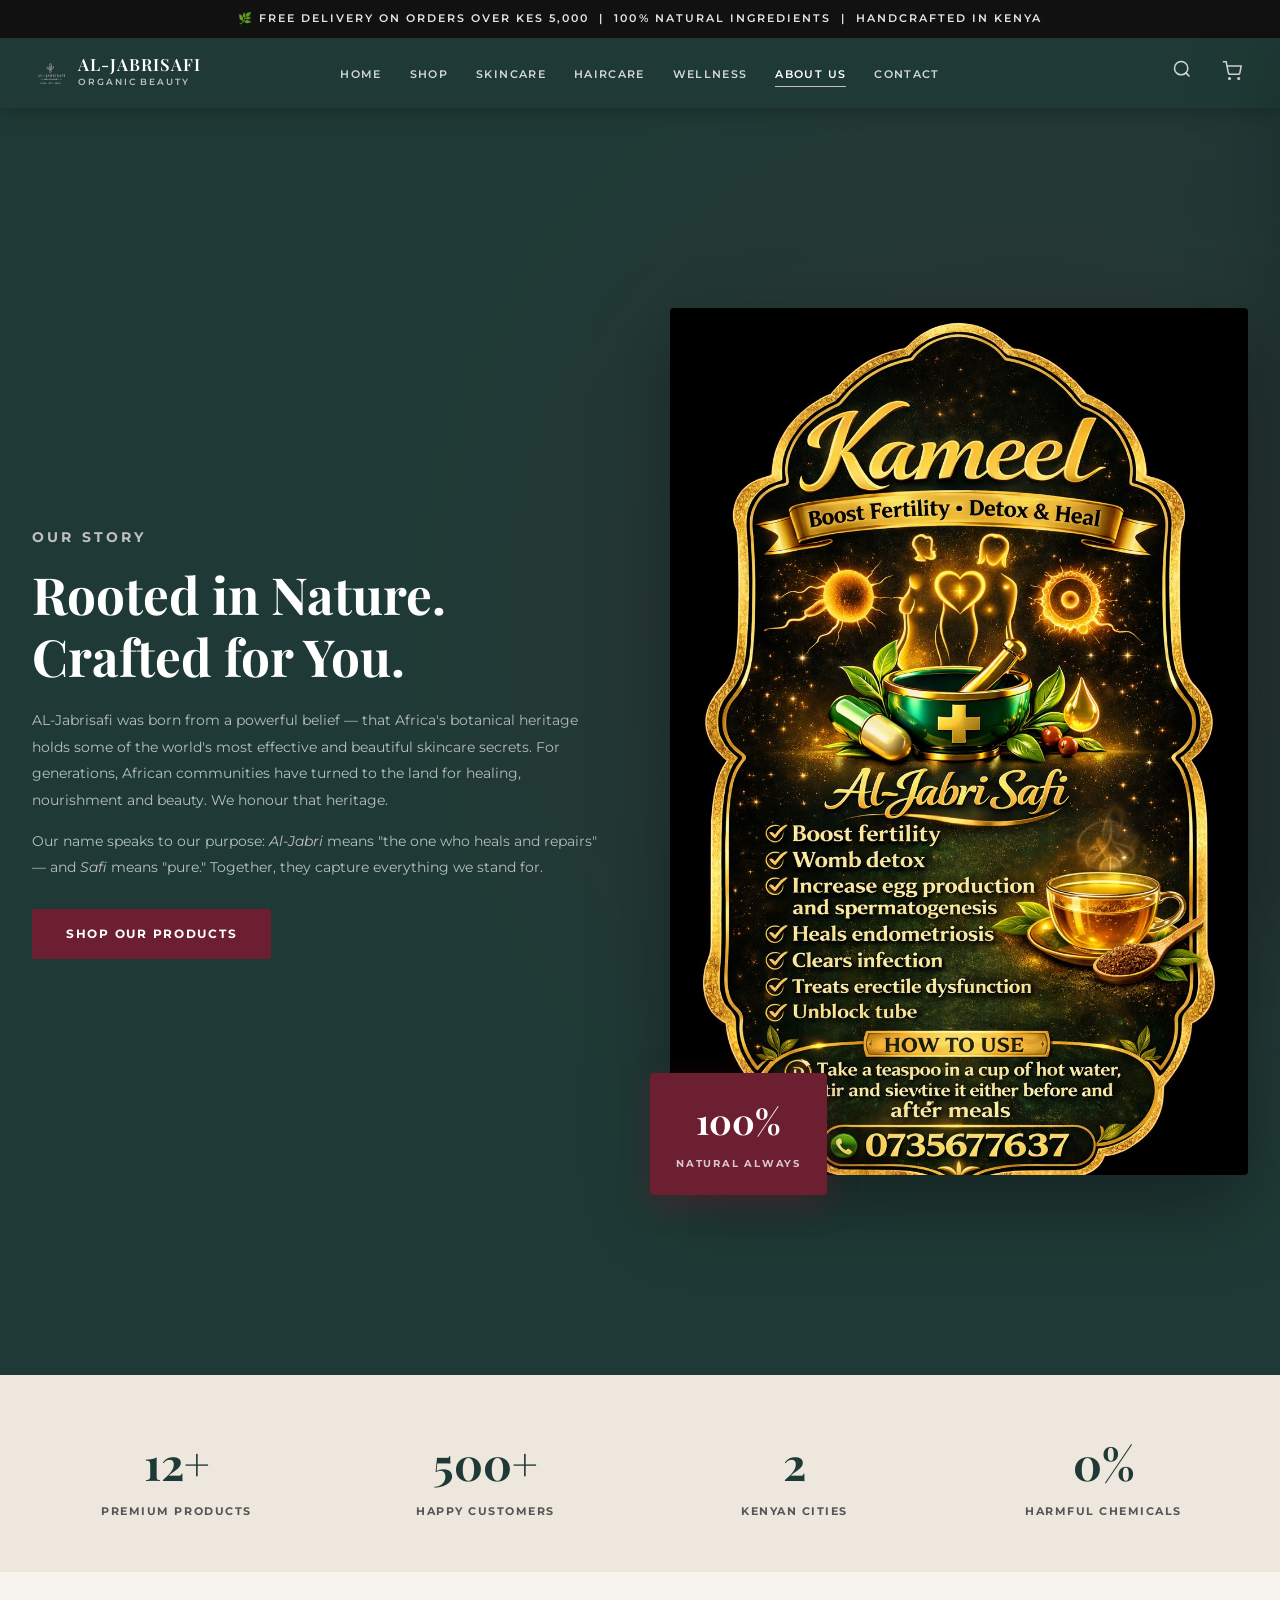
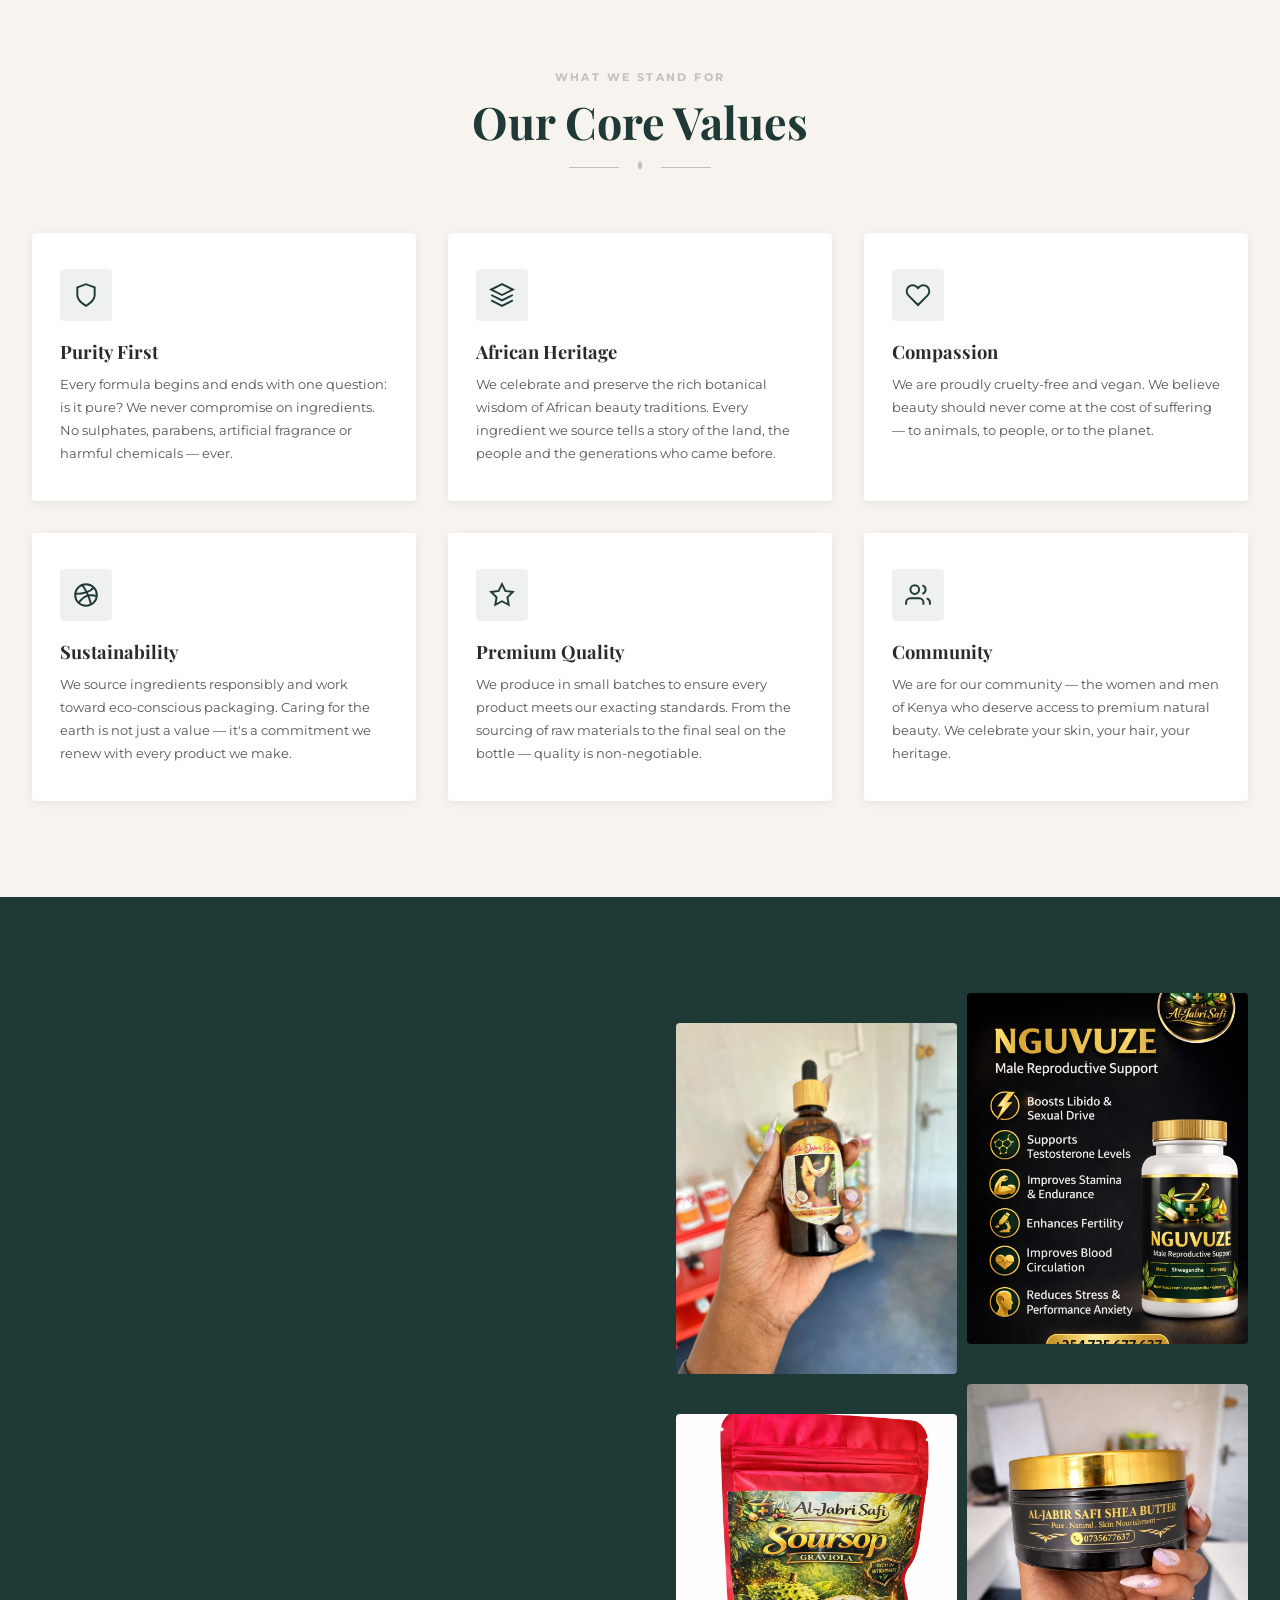
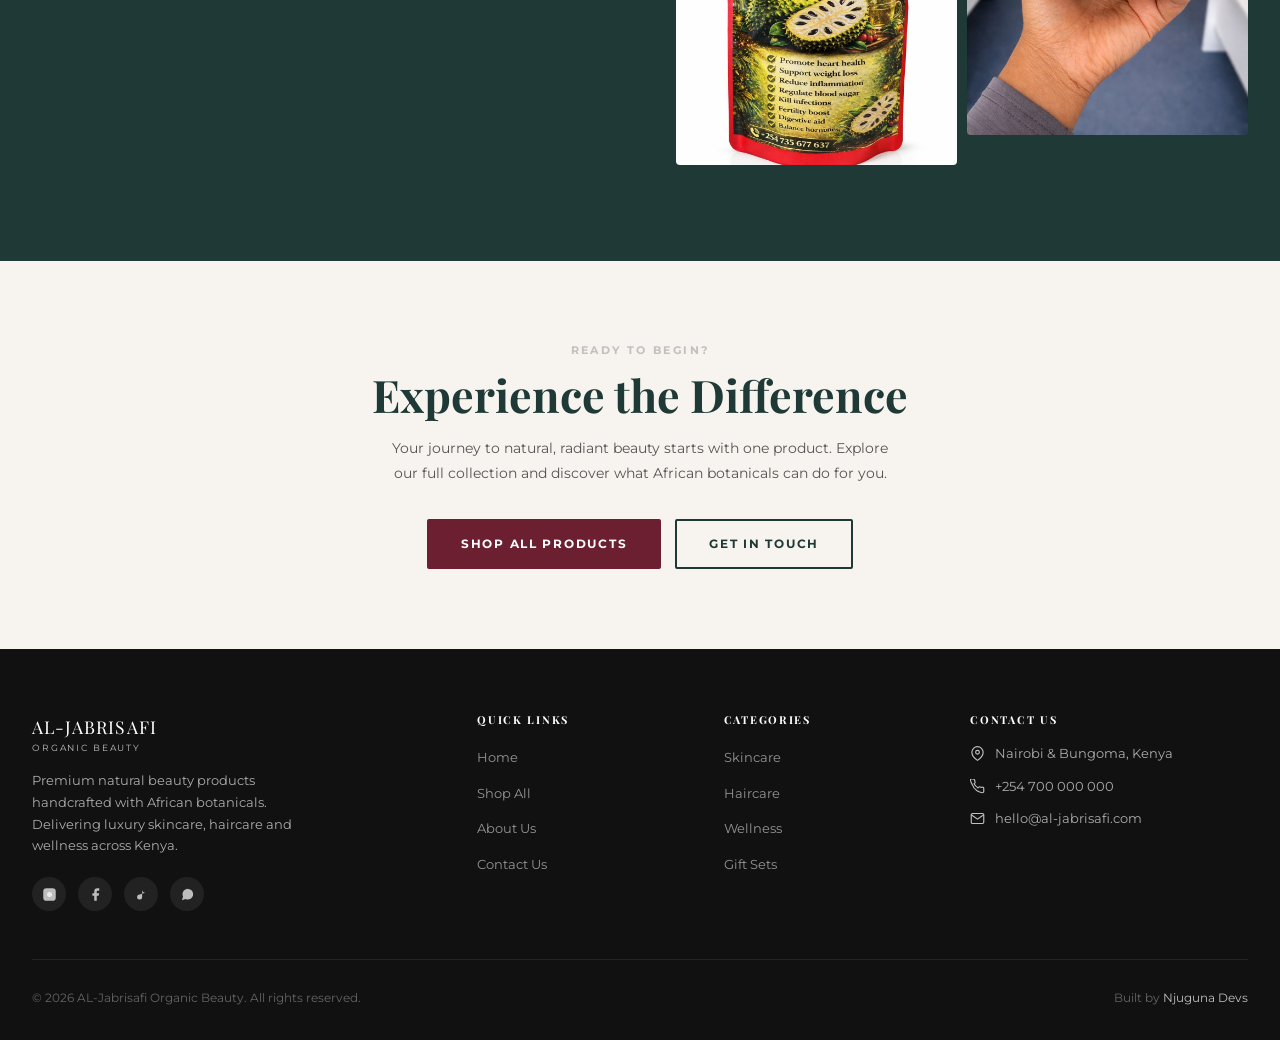
==== commit 507e1a37: "Update logo to new image across all pages" ====
--- a/about.html
+++ b/about.html
@@ -23,7 +23,7 @@
   <div class="nav-inner">
     <div class="nav-logo">
       <a href="index.html" aria-label="AL-Jabrisafi Home">
-        <img src="images/al jabri logo.jpeg" alt="AL-Jabrisafi Logo" class="logo-mark" style="max-height: 48px; width: auto;">
+        <img src="images/Copilot_20260602_092940.png" alt="AL-Jabrisafi Logo" class="logo-mark" style="max-height: 48px; width: auto;">
         <div class="logo-text">
           <span class="logo-name">AL-JABRISAFI</span>
           <span class="logo-sub">Organic Beauty</span>
--- a/css/style.css
+++ b/css/style.css
@@ -9,7 +9,7 @@
 
 /* ── CSS Variables ───────────────────────────────────── */
 :root {
-  --green:        #013220;
+  --green:        #1f3a36;
   --green-light:  #2d5249;
   --green-dark:   #152b28;
   --green-deep:   #0e1f1d;
@@ -565,82 +565,259 @@
   max-width: 90px;
 }
 
-/* ── Collections ─────────────────────────────────────── */
+/* ── COLLECTIONS ───────────────────────────── */
+
 #collections {
+    padding: 96px 0;
+    background: var(--cream, #f8f5f0);
+}
+
+#collections .container {
+    max-width: 1280px;
+    margin: 0 auto;
+    padding: 0 32px;
+}
+
+.collections-header {
+    text-align: center;
+    margin-bottom: 56px;
+}
+
+.collections-grid {
+    display: grid;
+    grid-template-columns: repeat(4, 1fr);
+    gap: 20px;
+}
+
+.collection-card {
+    position: relative;
+    display: block;
+    overflow: hidden;
+    border-radius: 6px;
+    min-height: 420px;
+    text-decoration: none;
+}
+
+.collection-card img {
+    position: absolute;
+    inset: 0;
+    width: 100%;
+    height: 100%;
+    object-fit: cover;
+    display: block;
+    transition: transform 0.7s ease;
+}
+
+.collection-card:hover img {
+    transform: scale(1.06);
+}
+
+.collection-overlay {
+    position: absolute;
+    inset: 0;
+    background: linear-gradient(
+        to top,
+        rgba(31,58,54,0.88) 0%,
+        rgba(31,58,54,0.25) 60%,
+        transparent 100%
+    );
+    pointer-events: none;
+}
+
+.collection-info {
+    position: absolute;
+    left: 0;
+    right: 0;
+    bottom: 0;
+    padding: 28px 24px;
+    z-index: 2;
+}
+
+.col-title {
+    font-size: 1.35rem;
+    color: #fff;
+    font-weight: 600;
+    margin-bottom: 4px;
+}
+
+.col-sub {
+    font-size: 0.75rem;
+    color: #ddd;
+    text-transform: uppercase;
+    letter-spacing: 0.16em;
+    margin-bottom: 14px;
+}
+
+.col-btn {
+    display: inline-block;
+    color: #fff;
+    opacity: 0;
+    transform: translateY(6px);
+    transition: all 0.35s ease;
+    border-bottom: 1px solid rgba(255,255,255,.4);
+    padding-bottom: 2px;
+}
+
+.collection-card:hover .col-btn {
+    opacity: 1;
+    transform: translateY(0);
+}
+
+/* Tablet */
+
+@media (max-width: 1024px) {
+    .collections-grid {
+        grid-template-columns: repeat(2, 1fr);
+    }
+}
+
+/* Mobile */
+
+@media (max-width: 768px) {
+    .collections-grid {
+        grid-template-columns: 1fr;
+    }
+
+    .collection-card {
+        min-height: 380px;
+    }
+}
+
+/* ========================================================
+   NEW: FAQ Section Styles
+   ======================================================== */
+
+#faq {
   padding: 96px 0;
-  background: var(--cream);
-}
-.collections-header {
+  background: var(--cream-d);
+}
+
+.faq-header {
   text-align: center;
   margin-bottom: 56px;
 }
-.collections-grid {
-  display: grid;
-  grid-template-columns: repeat(4, 1fr);
-  gap: 20px;
-}
-.collection-card {
-  position: relative;
+
+.faq-grid {
+  max-width: 900px;
+  margin: 0 auto;
+  display: flex;
+  flex-direction: column;
+  gap: 16px;
+}
+
+.faq-item {
+  background: var(--white);
+  border-radius: 8px;
   overflow: hidden;
-  border-radius: 4px;
-  aspect-ratio: 3/4;
+  box-shadow: var(--shadow-sm);
+  transition: all 0.3s var(--ease);
+}
+
+.faq-item:hover {
+  box-shadow: var(--shadow-md);
+  transform: translateY(-2px);
+}
+
+.faq-question {
+  width: 100%;
+  text-align: left;
+  background: var(--white);
+  border: none;
+  padding: 22px 28px;
+  font-family: var(--ff-head);
+  font-size: 1.1rem;
+  font-weight: 600;
+  color: var(--green);
   cursor: pointer;
-  group: hover;
-}
-.collection-card img {
-  width: 100%;
-  height: 100%;
-  object-fit: cover;
-  transition: transform 0.7s var(--ease);
-}
-.collection-card:hover img { transform: scale(1.06); }
-.collection-overlay {
-  position: absolute;
-  inset: 0;
-  background: linear-gradient(to top, rgba(31,58,54,0.88) 0%, rgba(31,58,54,0.2) 60%, transparent 100%);
-  transition: background 0.4s;
-}
-.collection-card:hover .collection-overlay {
-  background: linear-gradient(to top, rgba(31,58,54,0.92) 0%, rgba(31,58,54,0.35) 60%, transparent 100%);
-}
-.collection-info {
-  position: absolute;
-  bottom: 0; left: 0; right: 0;
-  padding: 28px 24px;
-}
-.collection-info .col-title {
-  font-family: var(--ff-head);
-  font-size: 1.35rem;
-  color: var(--white);
-  font-weight: 600;
-  margin-bottom: 4px;
-}
-.collection-info .col-sub {
-  font-size: 0.64rem;
-  font-weight: 600;
-  letter-spacing: 0.16em;
-  text-transform: uppercase;
-  color: var(--silver);
-  margin-bottom: 14px;
-}
-.collection-info .col-btn {
-  display: inline-flex;
-  align-items: center;
-  gap: 6px;
-  font-size: 0.62rem;
-  font-weight: 700;
-  letter-spacing: 0.12em;
-  text-transform: uppercase;
-  color: var(--white);
-  border-bottom: 1px solid rgba(255,255,255,0.4);
-  padding-bottom: 2px;
-  transform: translateY(6px);
-  opacity: 0;
-  transition: all 0.35s var(--ease);
-}
-.collection-card:hover .col-btn {
-  opacity: 1;
-  transform: translateY(0);
+  display: flex;
+  justify-content: space-between;
+  align-items: center;
+  transition: all 0.25s var(--ease);
+}
+
+.faq-question:hover {
+  background: rgba(31, 58, 54, 0.03);
+  color: var(--burgundy);
+}
+
+.faq-icon {
+  font-size: 1.5rem;
+  font-weight: 400;
+  transition: transform 0.3s var(--ease);
+  color: var(--burgundy);
+  display: inline-block;
+  width: 28px;
+  height: 28px;
+  text-align: center;
+  line-height: 1;
+}
+
+.faq-item.active .faq-icon {
+  transform: rotate(45deg);
+}
+
+.faq-answer {
+  max-height: 0;
+  padding: 0 28px;
+  overflow: hidden;
+  transition: max-height 0.4s cubic-bezier(0.4, 0, 0.2, 1), padding 0.3s ease;
+  background: var(--white);
+  border-top: 1px solid transparent;
+}
+
+.faq-item.active .faq-answer {
+  max-height: 400px;
+  padding: 0 28px 24px 28px;
+  border-top-color: var(--cream-d);
+}
+
+.faq-answer p {
+  font-size: 0.9rem;
+  color: var(--text-m);
+  line-height: 1.75;
+  margin-top: 8px;
+  margin-bottom: 12px;
+}
+
+.faq-answer ul {
+  margin: 8px 0 4px 20px;
+  padding-left: 0;
+  list-style: disc;
+}
+
+.faq-answer li {
+  font-size: 0.85rem;
+  color: var(--text-m);
+  margin-bottom: 8px;
+  line-height: 1.6;
+}
+
+/* Responsive FAQ */
+@media (max-width: 768px) {
+  .faq-question {
+    padding: 18px 20px;
+    font-size: 1rem;
+  }
+  
+  .faq-item.active .faq-answer {
+    padding: 0 20px 20px 20px;
+  }
+  
+  .faq-answer p,
+  .faq-answer li {
+    font-size: 0.82rem;
+  }
+}
+
+@media (max-width: 480px) {
+  #faq {
+    padding: 64px 0;
+  }
+  
+  .faq-question {
+    padding: 16px;
+    font-size: 0.95rem;
+  }
 }
 
 /* ── Featured Products ───────────────────────────────── */
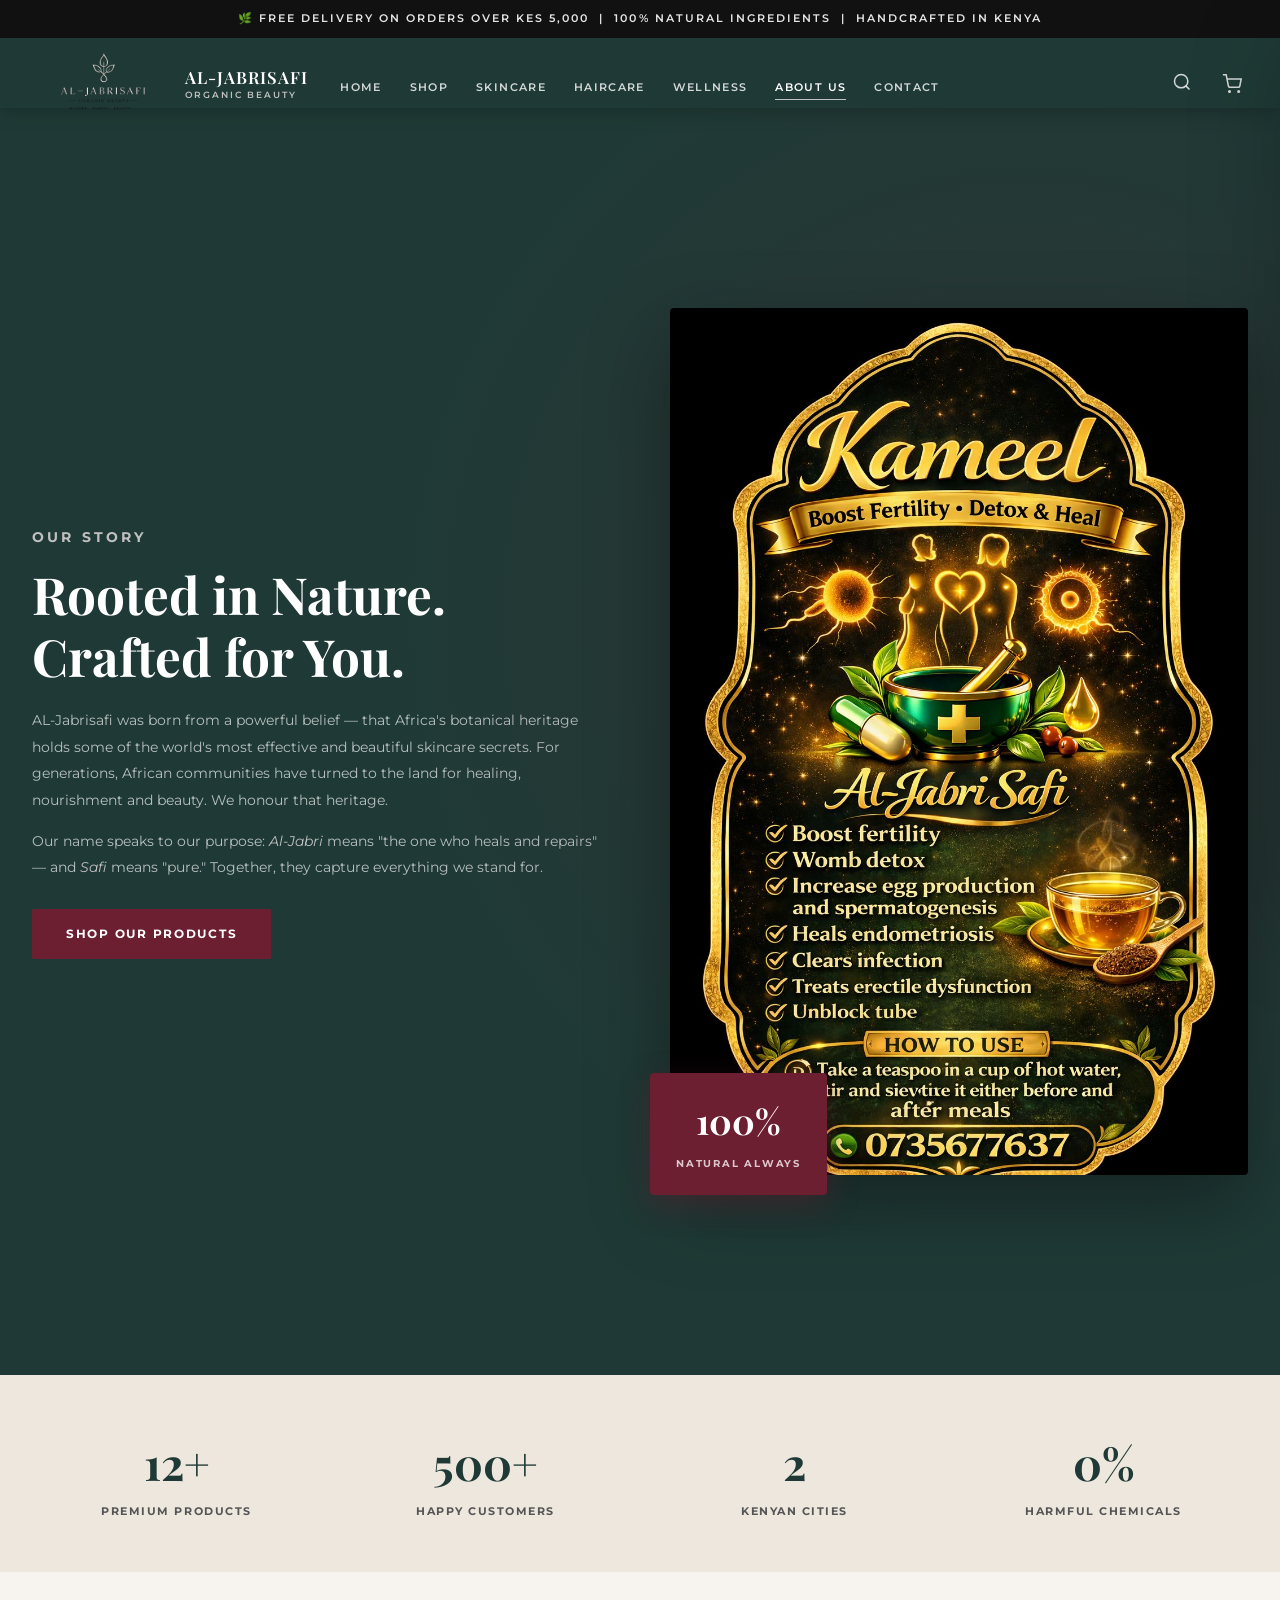
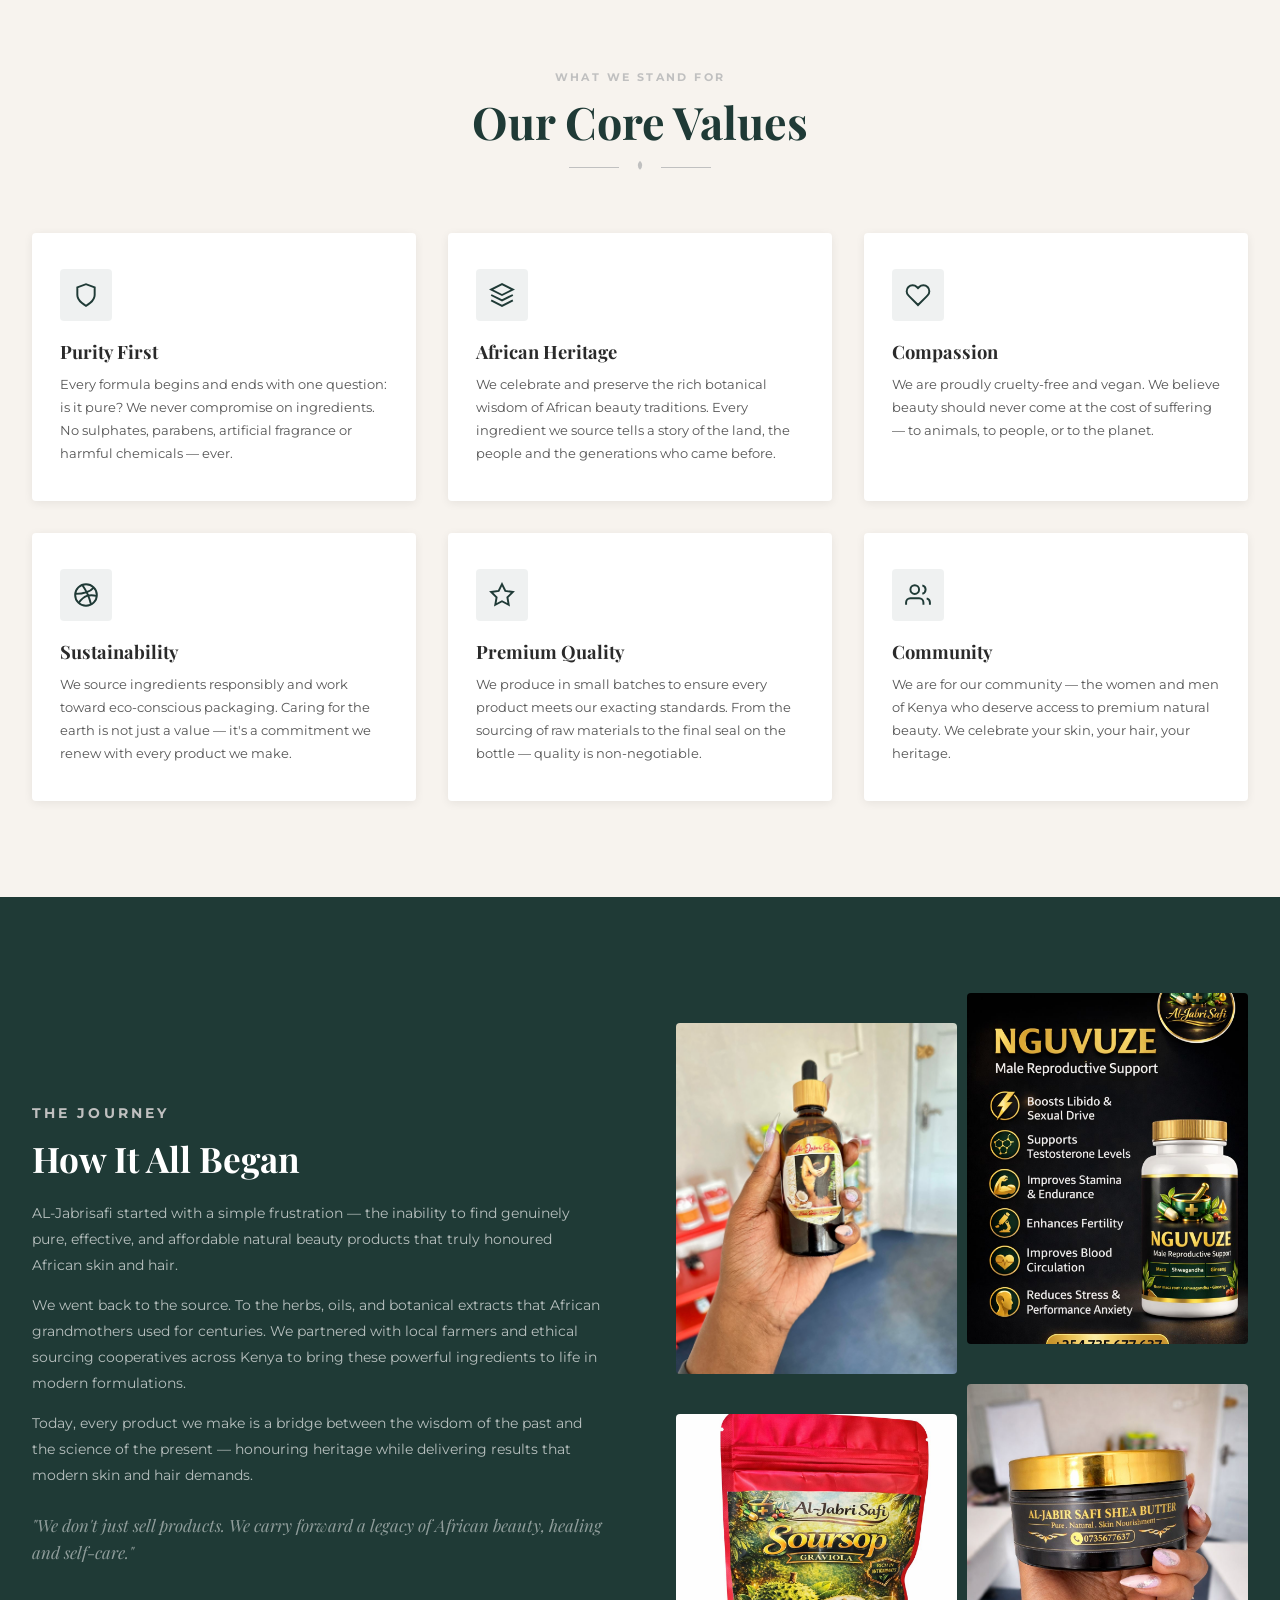
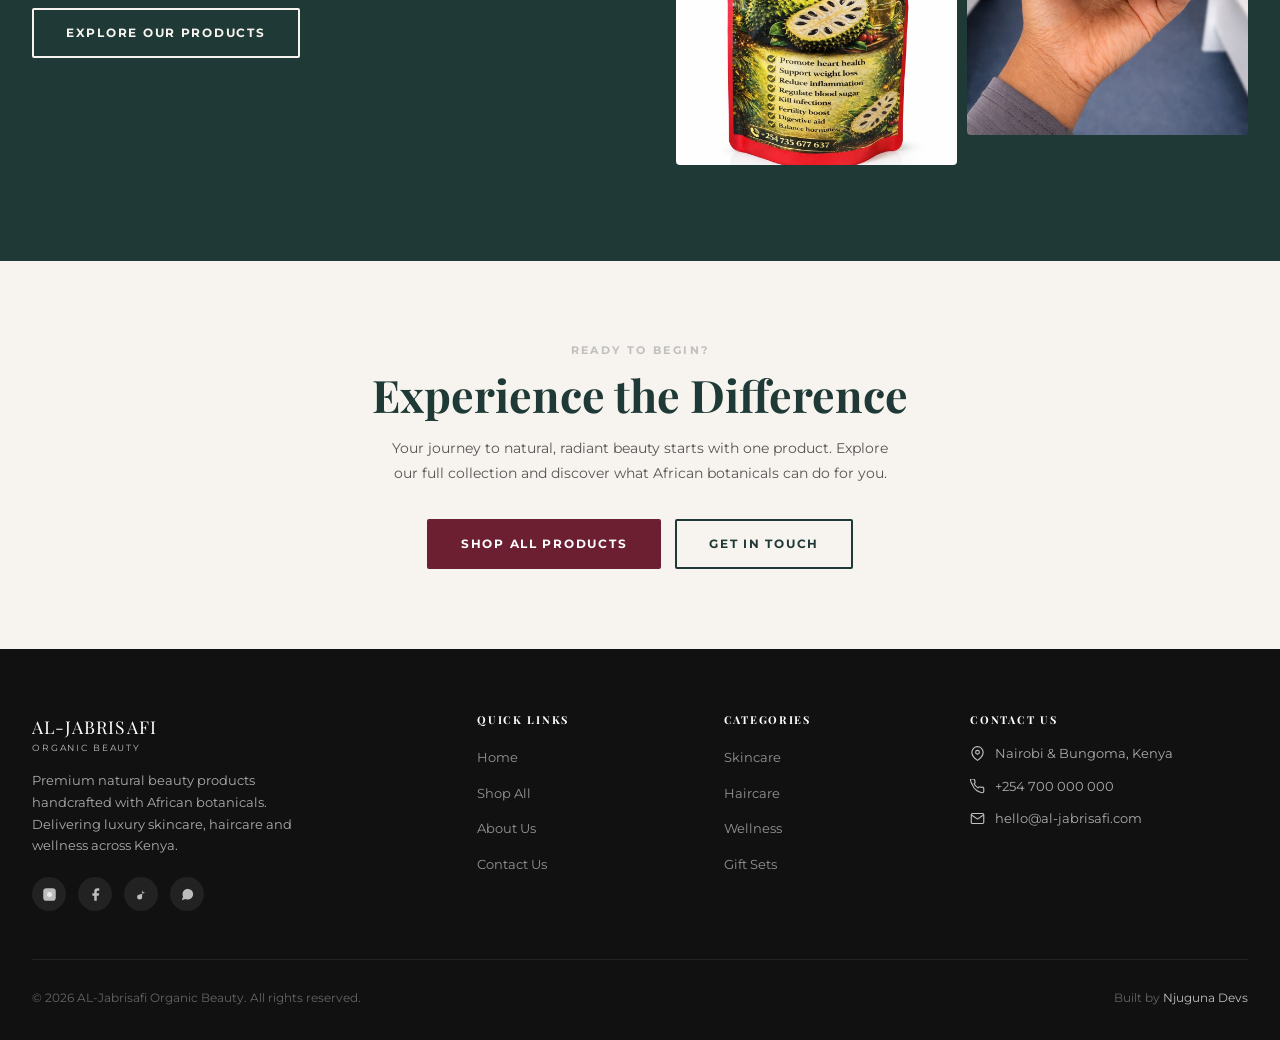
==== commit b19034c2: "Update logo to match index.html on all pages" ====
--- a/about.html
+++ b/about.html
@@ -23,7 +23,7 @@
   <div class="nav-inner">
     <div class="nav-logo">
       <a href="index.html" aria-label="AL-Jabrisafi Home">
-        <img src="images/Copilot_20260602_092940.png" alt="AL-Jabrisafi Logo" class="logo-mark" style="max-height: 48px; width: auto;">
+        <img src="images/Aljabs logo.png" alt="AL-Jabrisafi Logo" class="logo-mark" style="height: 95px; width: auto;">
         <div class="logo-text">
           <span class="logo-name">AL-JABRISAFI</span>
           <span class="logo-sub">Organic Beauty</span>
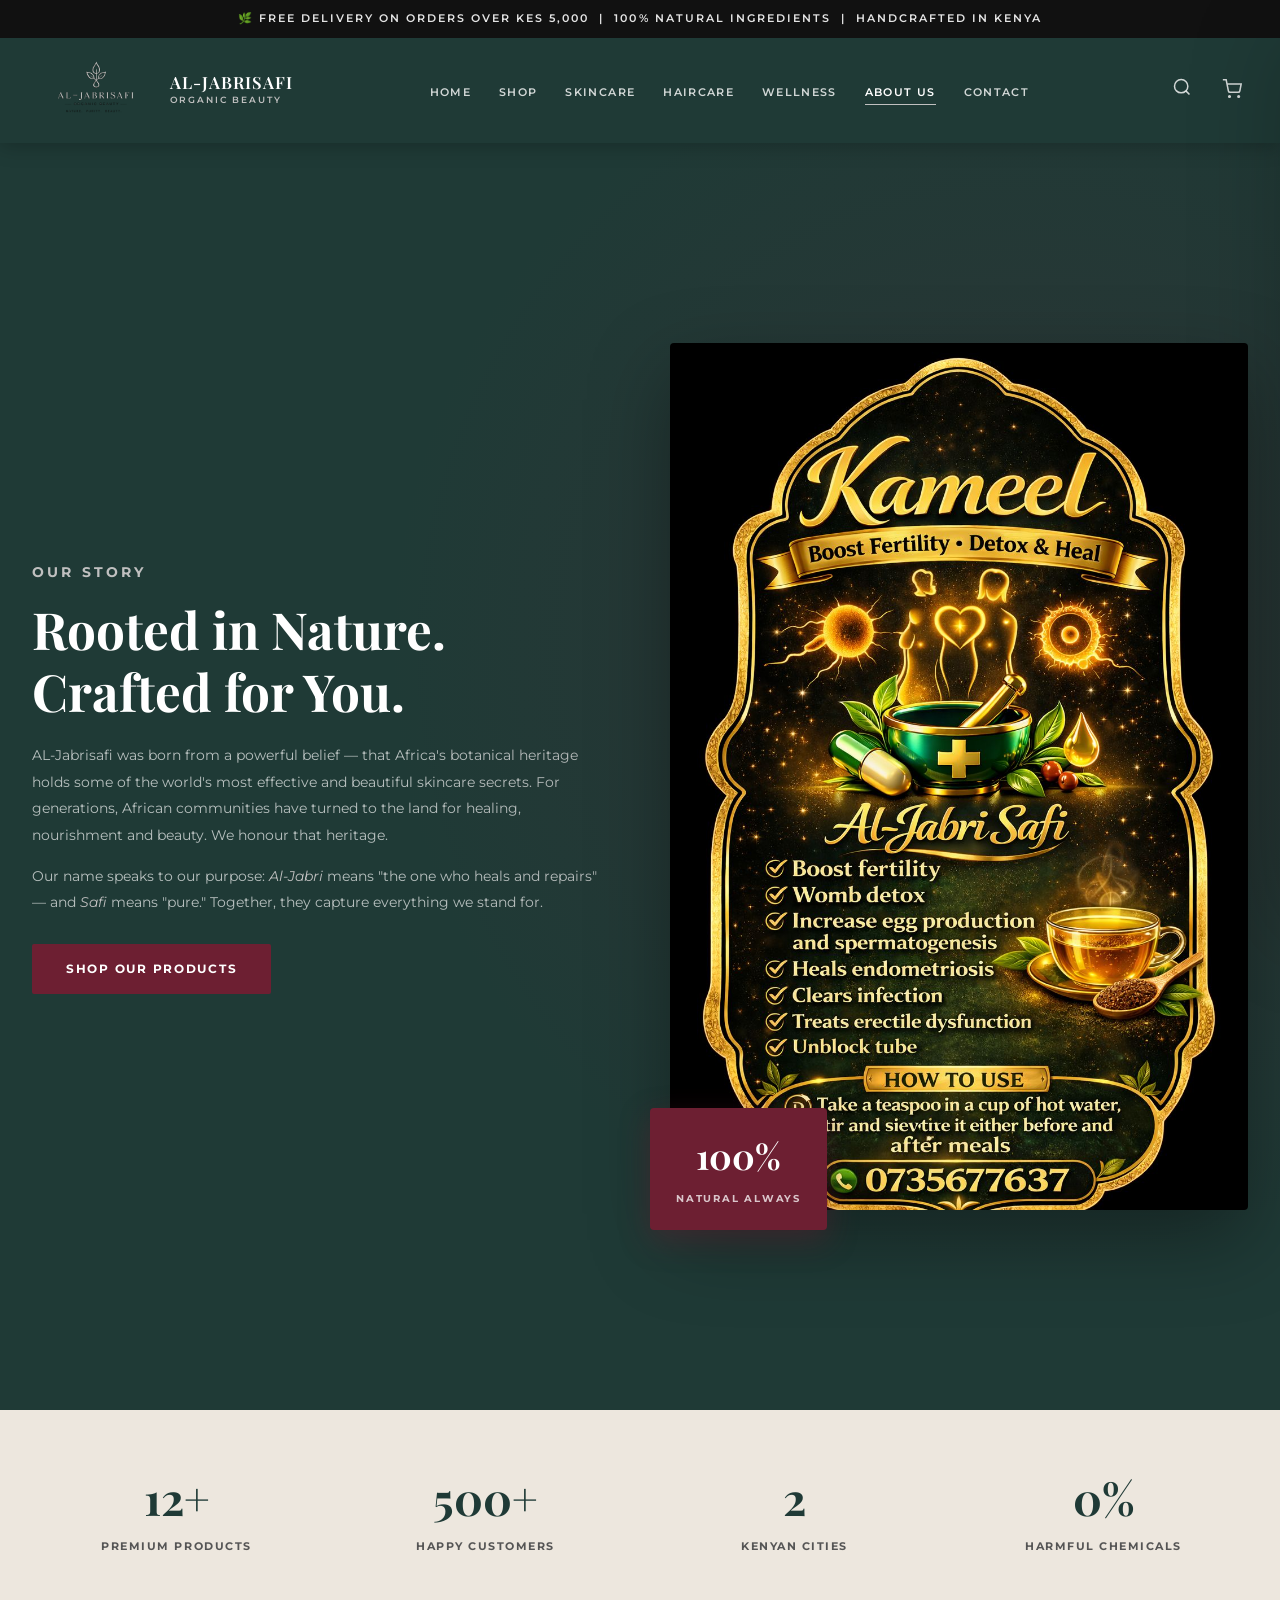
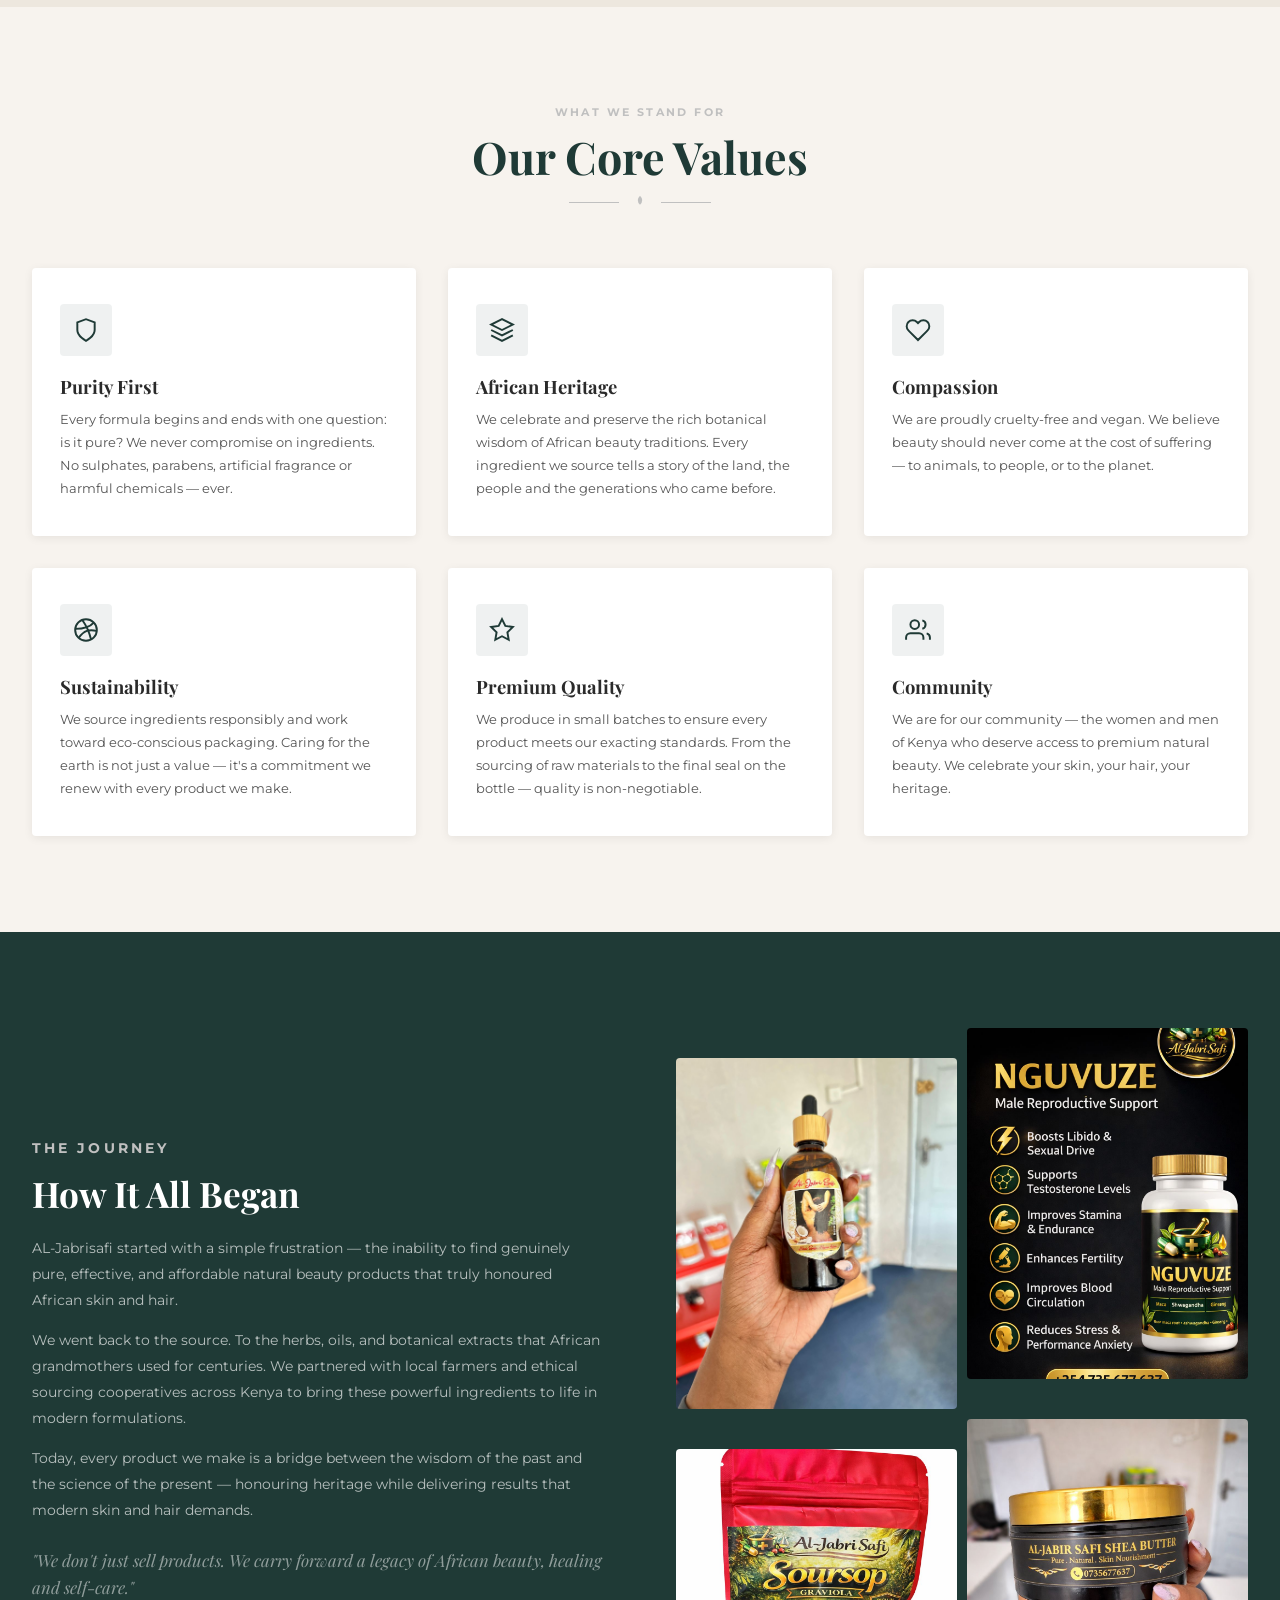
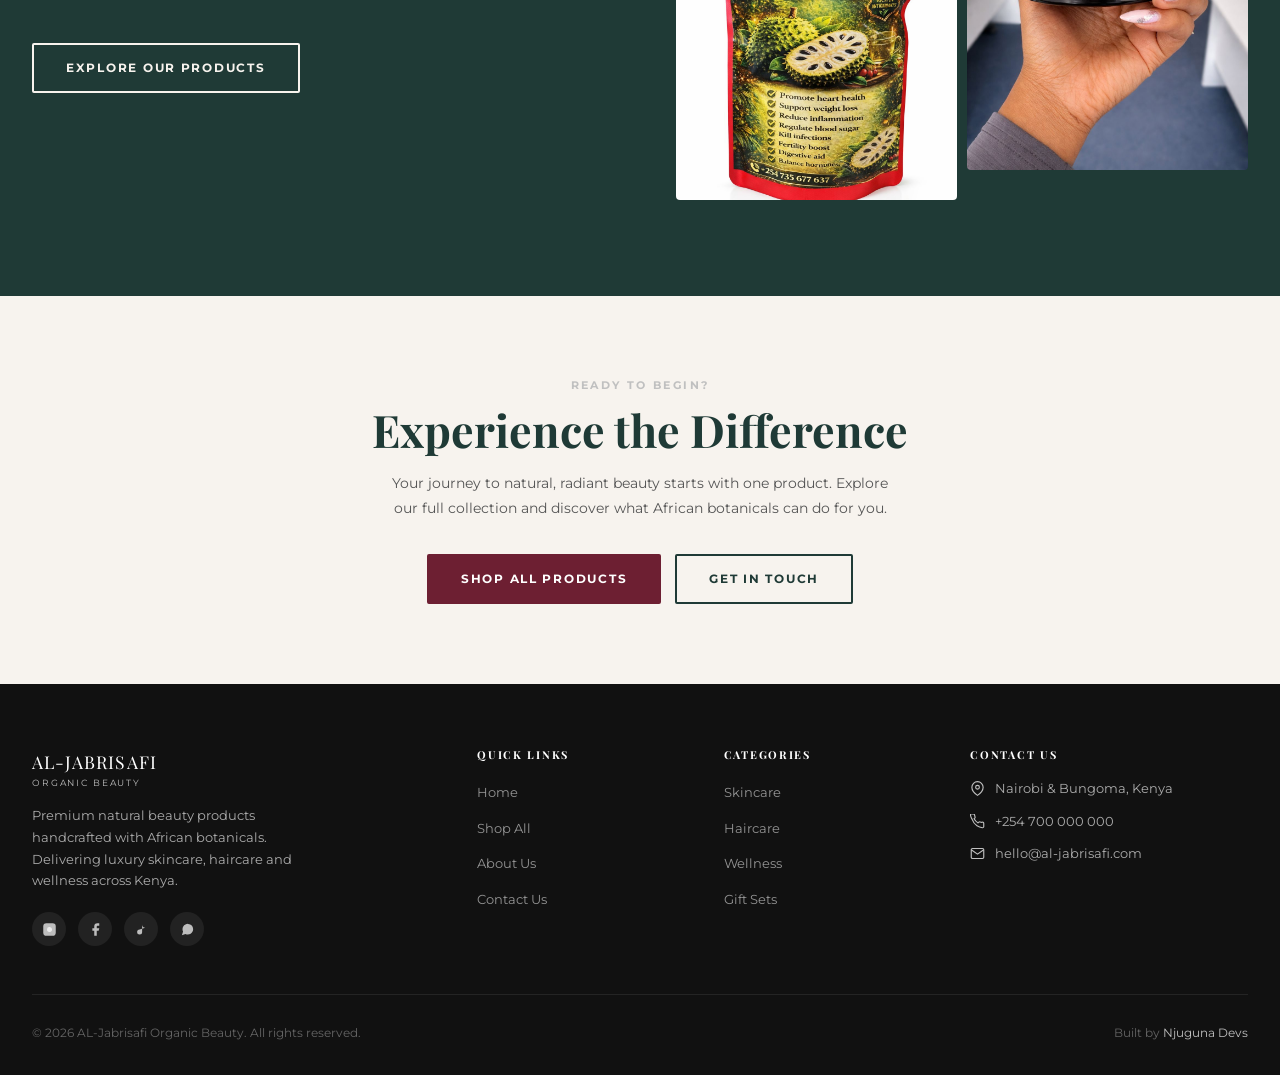
==== commit 320705ea: "Fix header and mobile menu" ====
--- a/about.html
+++ b/about.html
@@ -23,7 +23,7 @@
   <div class="nav-inner">
     <div class="nav-logo">
       <a href="index.html" aria-label="AL-Jabrisafi Home">
-        <img src="images/Aljabs logo.png" alt="AL-Jabrisafi Logo" class="logo-mark" style="height: 95px; width: auto;">
+        <img src="images/Aljabs logo.png" alt="AL-Jabrisafi Logo" class="logo-mark">
         <div class="logo-text">
           <span class="logo-name">AL-JABRISAFI</span>
           <span class="logo-sub">Organic Beauty</span>
--- a/css/style.css
+++ b/css/style.css
@@ -180,14 +180,15 @@
   box-shadow: 0 2px 20px rgba(0,0,0,0.25);
 }
 .nav-inner {
-  display: grid;
-  grid-template-columns: 1fr auto 1fr;
-  align-items: center;
-  padding: 0 32px;
-  height: 70px;
+  display: flex;
+  justify-content: space-between;
+  align-items: center;
+  padding: 10px 32px;
+  min-height: 80px;
 }
 .nav-logo {
-  justify-self: start;
+  display: flex;
+  align-items: center;
 }
 .nav-logo a {
   display: flex;
@@ -195,9 +196,15 @@
   gap: 10px;
 }
 .nav-logo .logo-mark {
-  width: 36px;
-  height: 36px;
+  height: 60px;
+  width: auto;
+  max-height: 100%;
   fill: var(--silver);
+}
+@media (min-width: 769px) {
+  .nav-logo .logo-mark {
+    height: 85px;
+  }
 }
 .nav-logo .logo-text {
   display: flex;
@@ -223,7 +230,6 @@
   display: flex;
   align-items: center;
   gap: 28px;
-  justify-self: center;
 }
 .nav-links a {
   font-size: 0.7rem;
@@ -251,7 +257,6 @@
   display: flex;
   align-items: center;
   gap: 18px;
-  justify-self: end;
 }
 .nav-icon-btn {
   background: none;
@@ -302,7 +307,7 @@
   position: fixed;
   top: 0; left: 0; right: 0; bottom: 0;
   background: var(--green);
-  z-index: 99;
+  z-index: 999;
   flex-direction: column;
   align-items: center;
   justify-content: center;
@@ -2101,7 +2106,7 @@
   .hero-right { height: 55vw; max-height: 400px; }
   .nav-links { display: none; }
   .hamburger { display: flex; }
-  .nav-inner { grid-template-columns: 1fr auto auto; gap: 16px; }
+  .nav-inner { padding: 10px 20px; }
   .products-grid { grid-template-columns: repeat(2, 1fr); gap: 16px; }
   .collections-grid { grid-template-columns: repeat(2, 1fr); gap: 12px; }
   .ingredients-grid { grid-template-columns: 1fr; }
